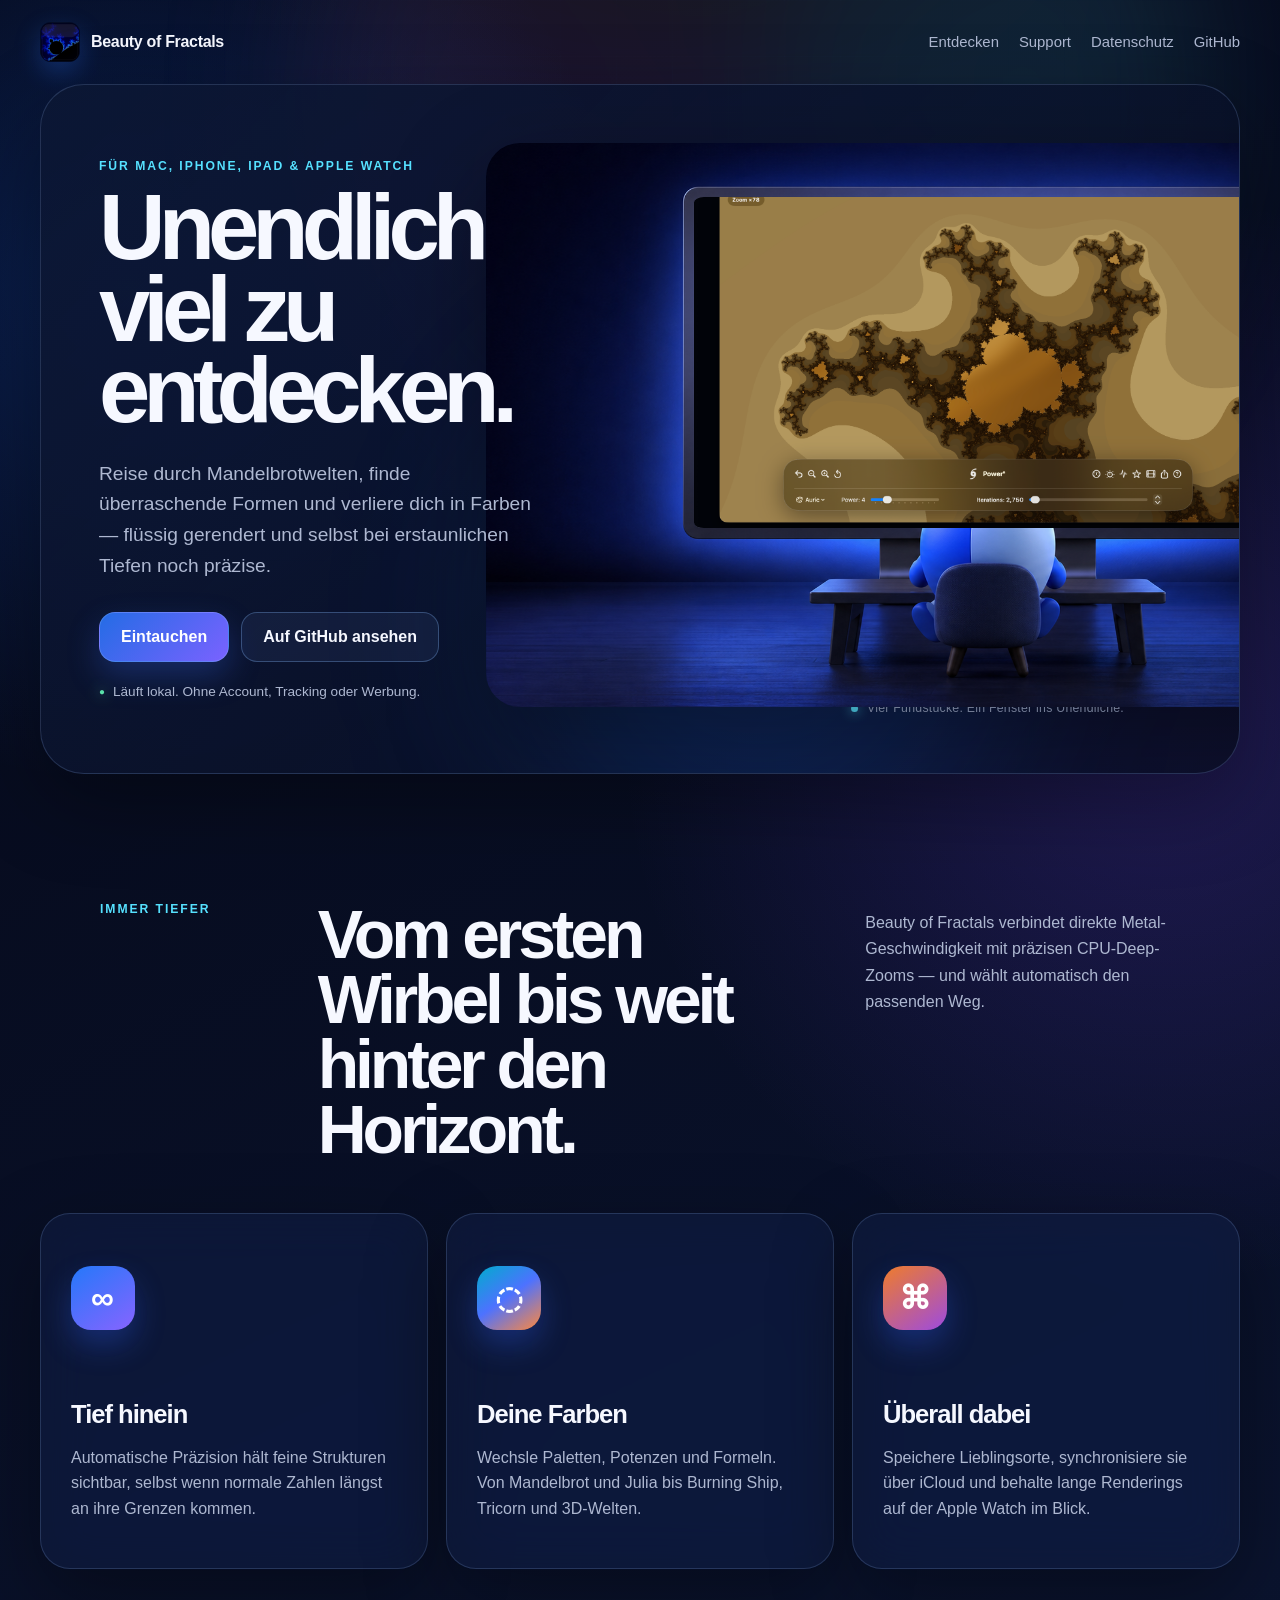
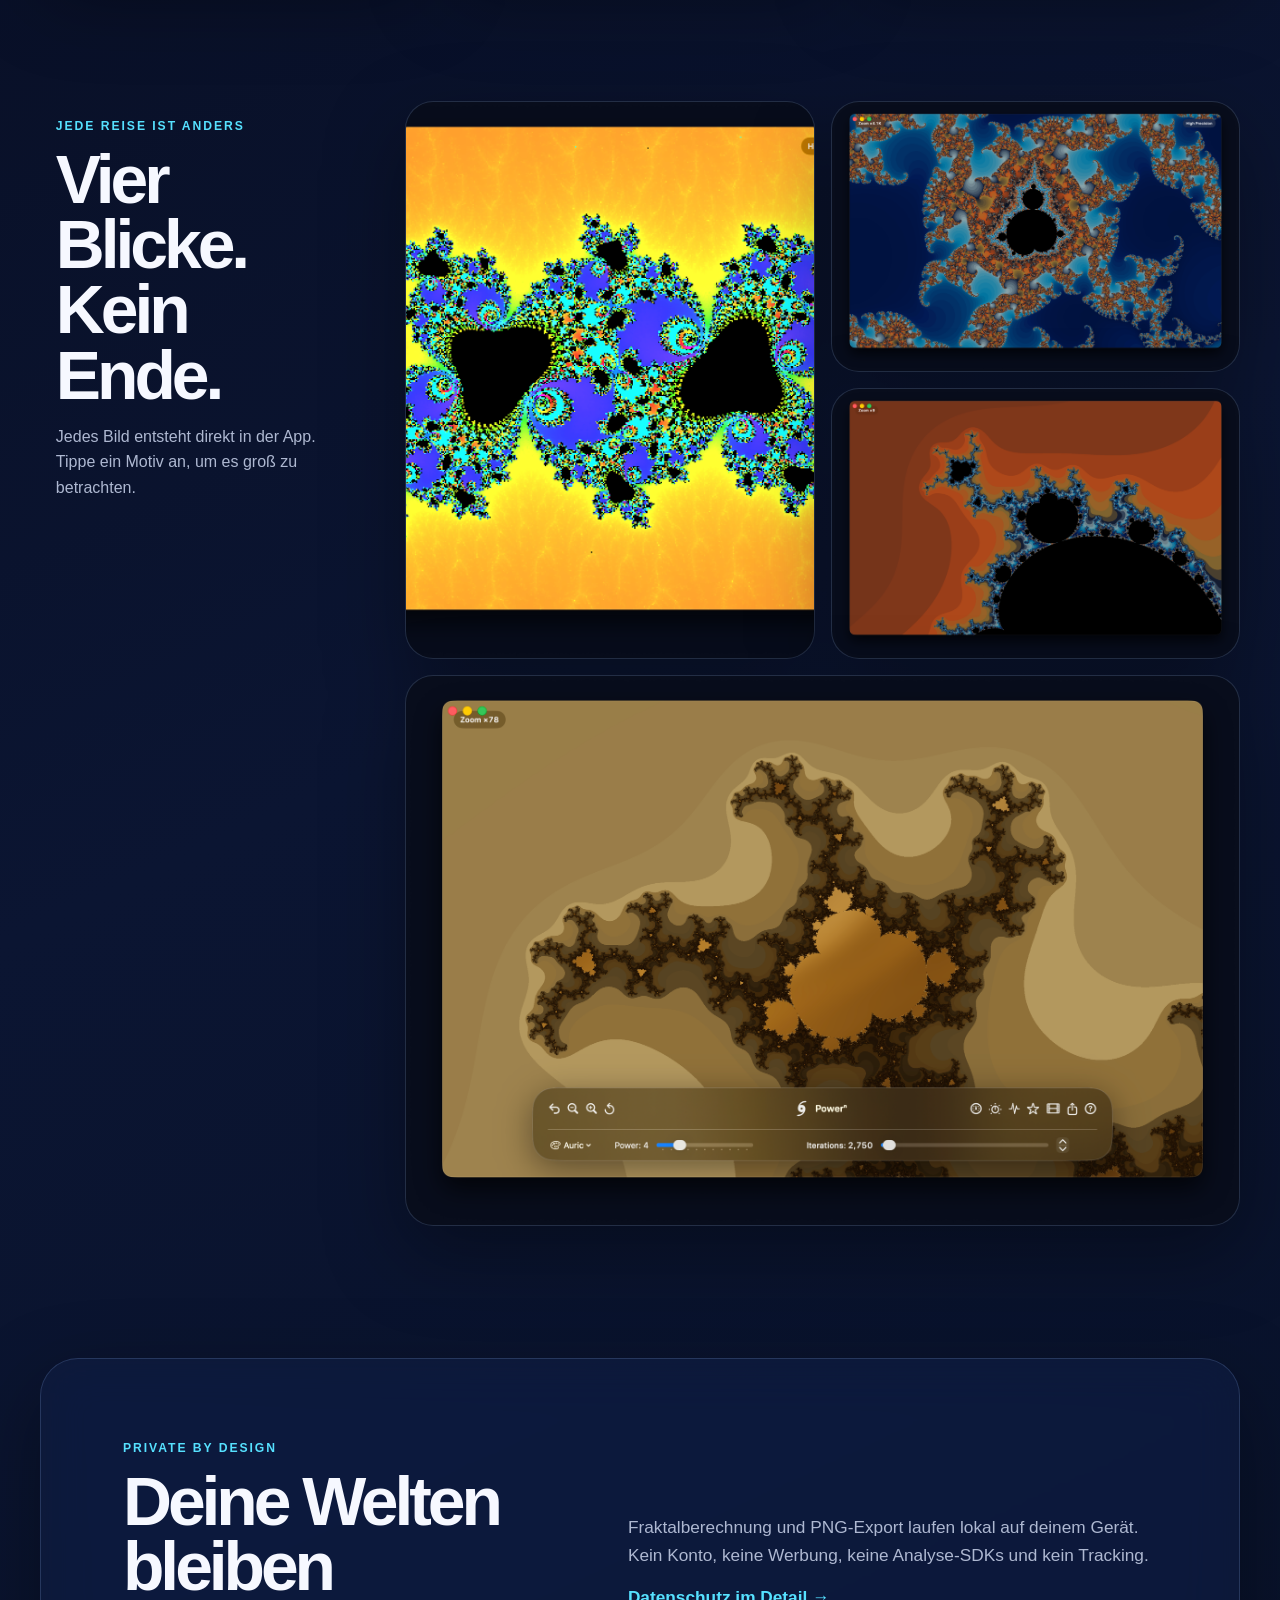
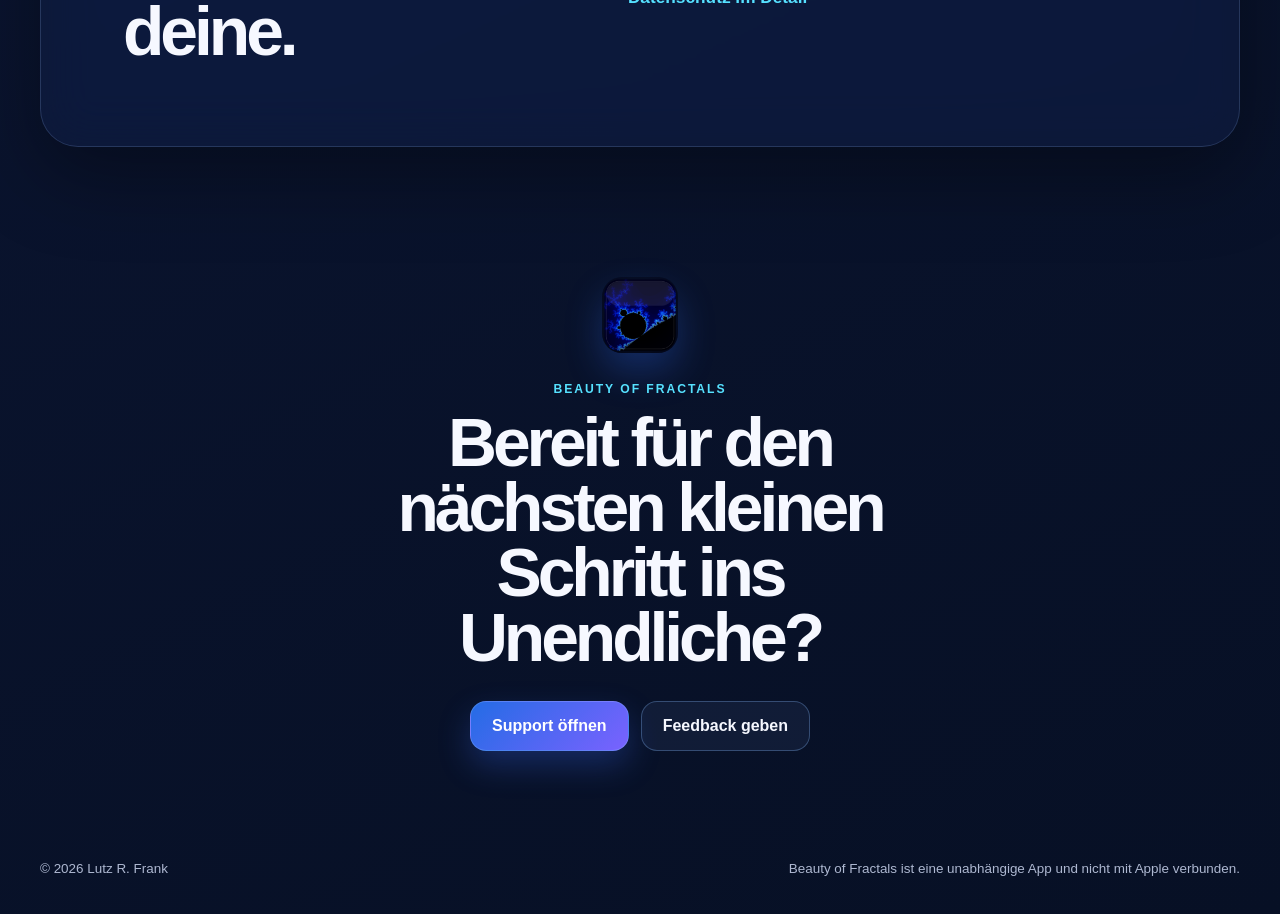
==== docs/index.html @ 9ebb8d33 "Add Beauty of Fractals GitHub Pages site" ====
<!doctype html>
<html lang="de">
<head>
  <meta charset="utf-8">
  <meta name="viewport" content="width=device-width, initial-scale=1">
  <meta name="description" content="Beauty of Fractals — entdecke Mandelbrotwelten, präzise Deep Zooms und überraschende Farben auf Mac, iPhone, iPad und Apple Watch.">
  <meta name="theme-color" content="#071128">
  <meta property="og:title" content="Beauty of Fractals — Unendlich viel zu entdecken.">
  <meta property="og:description" content="Ein schneller, privater Fraktal-Explorer für deine Apple-Geräte.">
  <meta property="og:url" content="https://lutzrfrank.github.io/BeautyOfFractals/">
  <meta property="og:image" content="https://lutzrfrank.github.io/BeautyOfFractals/assets/lil-finder-guy-monitor.png">
  <meta property="og:type" content="website">
  <title>Beauty of Fractals — Unendlich viel zu entdecken</title>
  <link rel="canonical" href="https://lutzrfrank.github.io/BeautyOfFractals/">
  <link rel="icon" href="assets/icon.png">
  <link rel="stylesheet" href="styles.css">
  <script src="script.js" defer></script>
</head>
<body>
  <div class="aurora" aria-hidden="true"></div>
  <div class="shell">
    <nav aria-label="Hauptnavigation">
      <a class="brand" href="index.html">
        <img src="assets/icon.png" alt="">
        <span>Beauty of Fractals</span>
      </a>
      <div class="nav-links">
        <a href="#entdecken">Entdecken</a>
        <a href="support.html">Support</a>
        <a href="privacy.html">Datenschutz</a>
        <a href="https://github.com/LutzRFrank/BeautyOfFractals">GitHub</a>
      </div>
    </nav>

    <main>
      <section class="hero">
        <div class="hero-copy">
          <p class="eyebrow">Für Mac, iPhone, iPad &amp; Apple Watch</p>
          <h1>Unendlich viel zu entdecken.</h1>
          <p class="lead">
            Reise durch Mandelbrotwelten, finde überraschende Formen und verliere dich
            in Farben — flüssig gerendert und selbst bei erstaunlichen Tiefen noch präzise.
          </p>
          <div class="actions">
            <a class="button" href="#entdecken">Eintauchen</a>
            <a class="button secondary" href="https://github.com/LutzRFrank/BeautyOfFractals">Auf GitHub ansehen</a>
          </div>
          <p class="local-note"><span aria-hidden="true">●</span> Läuft lokal. Ohne Account, Tracking oder Werbung.</p>
        </div>

        <figure class="hero-art">
          <div class="scene">
            <img
              class="scene-base"
              src="assets/lil-finder-guy-monitor.png"
              alt="Lil’ Finder Guy sitzt vor einem großen Bildschirm und bestaunt farbenreiche Fraktale."
            >
            <div class="monitor-slideshow" aria-hidden="true">
              <img class="fractal is-active" src="assets/fractal-auric.png" alt="">
              <img class="fractal" src="assets/fractal-deep-zoom.png" alt="">
              <img class="fractal" src="assets/fractal-copper-blue.png" alt="">
              <img class="fractal" src="assets/fractal-ocean.png" alt="">
            </div>
          </div>
          <figcaption>
            <span class="live-dot" aria-hidden="true"></span>
            Vier Fundstücke. Ein Fenster ins Unendliche.
          </figcaption>
        </figure>
      </section>

      <section class="intro" id="entdecken">
        <p class="eyebrow">Immer tiefer</p>
        <h2>Vom ersten Wirbel bis weit hinter den Horizont.</h2>
        <p>Beauty of Fractals verbindet direkte Metal-Geschwindigkeit mit präzisen CPU-Deep-Zooms — und wählt automatisch den passenden Weg.</p>
      </section>

      <section class="feature-grid" aria-label="Highlights">
        <article class="feature glass">
          <span class="feature-mark" aria-hidden="true">∞</span>
          <h3>Tief hinein</h3>
          <p>Automatische Präzision hält feine Strukturen sichtbar, selbst wenn normale Zahlen längst an ihre Grenzen kommen.</p>
        </article>
        <article class="feature glass">
          <span class="feature-mark spectrum" aria-hidden="true">◌</span>
          <h3>Deine Farben</h3>
          <p>Wechsle Paletten, Potenzen und Formeln. Von Mandelbrot und Julia bis Burning Ship, Tricorn und 3D-Welten.</p>
        </article>
        <article class="feature glass">
          <span class="feature-mark warm" aria-hidden="true">⌘</span>
          <h3>Überall dabei</h3>
          <p>Speichere Lieblingsorte, synchronisiere sie über iCloud und behalte lange Renderings auf der Apple Watch im Blick.</p>
        </article>
      </section>

      <section class="gallery" aria-label="Fraktalgalerie">
        <div class="gallery-copy">
          <p class="eyebrow">Jede Reise ist anders</p>
          <h2>Vier Blicke.<br>Kein Ende.</h2>
          <p>Jedes Bild entsteht direkt in der App. Tippe ein Motiv an, um es groß zu betrachten.</p>
        </div>
        <div class="gallery-grid">
          <button class="gallery-item tall" type="button" data-image="assets/fractal-deep-zoom.png" aria-label="Gelb-blaues Deep-Zoom-Fraktal vergrößern">
            <img src="assets/fractal-deep-zoom.png" alt="Gelb-blaues Deep-Zoom-Fraktal">
          </button>
          <button class="gallery-item" type="button" data-image="assets/fractal-ocean.png" aria-label="Blau-oranges Fraktal vergrößern">
            <img src="assets/fractal-ocean.png" alt="Blau-oranges Fraktal">
          </button>
          <button class="gallery-item" type="button" data-image="assets/fractal-copper-blue.png" aria-label="Kupfer-blaues Fraktal vergrößern">
            <img src="assets/fractal-copper-blue.png" alt="Kupfer-blaues Fraktal">
          </button>
          <button class="gallery-item wide" type="button" data-image="assets/fractal-auric.png" aria-label="Goldenes Fraktal vergrößern">
            <img src="assets/fractal-auric.png" alt="Goldenes Fraktal">
          </button>
        </div>
      </section>

      <section class="privacy glass">
        <div>
          <p class="eyebrow">Private by design</p>
          <h2>Deine Welten bleiben deine.</h2>
        </div>
        <div class="privacy-copy">
          <p>Fraktalberechnung und PNG-Export laufen lokal auf deinem Gerät. Kein Konto, keine Werbung, keine Analyse-SDKs und kein Tracking.</p>
          <a href="privacy.html">Datenschutz im Detail →</a>
        </div>
      </section>

      <section class="closing">
        <img src="assets/icon.png" alt="" class="closing-icon">
        <p class="eyebrow">Beauty of Fractals</p>
        <h2>Bereit für den nächsten kleinen Schritt ins Unendliche?</h2>
        <div class="actions centered">
          <a class="button" href="support.html">Support öffnen</a>
          <a class="button secondary" href="https://github.com/LutzRFrank/BeautyOfFractals/issues/new">Feedback geben</a>
        </div>
      </section>
    </main>

    <footer>
      <span>© 2026 Lutz R. Frank</span>
      <span>Beauty of Fractals ist eine unabhängige App und nicht mit Apple verbunden.</span>
    </footer>
  </div>

  <dialog class="lightbox" aria-label="Fraktal in Großansicht">
    <button class="lightbox-close" type="button" aria-label="Großansicht schließen">×</button>
    <img src="" alt="">
  </dialog>
</body>
</html>
---- docs/styles.css ----
:root {
  color-scheme: dark;
  --background: #050817;
  --background-deep: #0b1532;
  --text: #f6f8ff;
  --muted: #aeb8d1;
  --blue: #64a3ff;
  --cyan: #56e1ff;
  --violet: #9175ff;
  --glass: rgba(18, 30, 64, 0.58);
  --glass-border: rgba(153, 193, 255, 0.18);
  --shadow: 0 28px 80px rgba(0, 0, 0, 0.34);
}

* {
  box-sizing: border-box;
}

html {
  scroll-behavior: smooth;
}

body {
  margin: 0;
  min-height: 100vh;
  overflow-x: hidden;
  font-family: -apple-system, BlinkMacSystemFont, "SF Pro Display", "Segoe UI", sans-serif;
  color: var(--text);
  background:
    radial-gradient(circle at 10% 7%, rgba(25, 105, 255, 0.23), transparent 31rem),
    radial-gradient(circle at 91% 18%, rgba(124, 68, 255, 0.2), transparent 34rem),
    linear-gradient(155deg, var(--background), var(--background-deep) 54%, #071025);
}

body::before {
  position: fixed;
  inset: 0;
  z-index: -2;
  content: "";
  opacity: 0.22;
  background-image:
    linear-gradient(rgba(127, 177, 255, 0.08) 1px, transparent 1px),
    linear-gradient(90deg, rgba(127, 177, 255, 0.06) 1px, transparent 1px);
  background-size: 56px 56px;
  mask-image: radial-gradient(circle at 50% 15%, black, transparent 76%);
}

.aurora {
  position: fixed;
  top: -28vw;
  left: 24%;
  z-index: -1;
  width: 70vw;
  height: 70vw;
  border-radius: 50%;
  background: conic-gradient(from 90deg, rgba(73, 224, 255, 0.12), rgba(142, 75, 255, 0.16), rgba(255, 159, 60, 0.08), rgba(73, 224, 255, 0.12));
  filter: blur(75px);
  animation: aurora-drift 18s ease-in-out infinite alternate;
  pointer-events: none;
}

a {
  color: inherit;
}

button {
  font: inherit;
}

.shell {
  width: min(1200px, calc(100% - 32px));
  margin: 0 auto;
}

nav {
  display: flex;
  align-items: center;
  justify-content: space-between;
  padding: 22px 0;
}

.brand {
  display: flex;
  align-items: center;
  gap: 11px;
  font-weight: 760;
  letter-spacing: -0.02em;
  text-decoration: none;
}

.brand img {
  width: 40px;
  height: 40px;
  border-radius: 11px;
  box-shadow: 0 10px 26px rgba(48, 118, 255, 0.28);
}

.nav-links {
  display: flex;
  gap: 20px;
  font-size: 0.93rem;
}

.nav-links a {
  color: var(--muted);
  text-decoration: none;
}

.nav-links a:hover,
.nav-links a:focus-visible {
  color: var(--text);
}

.hero {
  position: relative;
  display: grid;
  grid-template-columns: 0.82fr 1.18fr;
  align-items: center;
  min-height: 690px;
  border: 1px solid var(--glass-border);
  border-radius: 44px;
  background: linear-gradient(135deg, rgba(12, 23, 52, 0.9), rgba(9, 14, 36, 0.74));
  box-shadow: var(--shadow);
  overflow: hidden;
}

.hero::after {
  position: absolute;
  right: 19%;
  bottom: -14%;
  width: 42%;
  aspect-ratio: 1;
  border-radius: 50%;
  background: rgba(33, 116, 255, 0.2);
  filter: blur(90px);
  content: "";
}

.hero-copy {
  position: relative;
  z-index: 3;
  padding: 58px 0 58px 58px;
}

.eyebrow {
  margin: 0 0 14px;
  color: var(--cyan);
  font-size: 0.76rem;
  font-weight: 780;
  letter-spacing: 0.16em;
  text-transform: uppercase;
}

h1 {
  max-width: 9ch;
  margin: 0;
  font-size: clamp(3.6rem, 7.2vw, 7rem);
  line-height: 0.88;
  letter-spacing: -0.075em;
}

h2 {
  margin: 0;
  font-size: clamp(2.35rem, 5.3vw, 4.9rem);
  line-height: 0.96;
  letter-spacing: -0.06em;
}

.lead {
  max-width: 35rem;
  margin: 28px 0 0;
  color: var(--muted);
  font-size: clamp(1.04rem, 1.8vw, 1.2rem);
  line-height: 1.6;
}

.actions {
  display: flex;
  flex-wrap: wrap;
  gap: 12px;
  margin-top: 30px;
}

.button {
  display: inline-flex;
  align-items: center;
  justify-content: center;
  min-height: 50px;
  padding: 0 21px;
  border: 1px solid rgba(137, 190, 255, 0.3);
  border-radius: 16px;
  color: white;
  background: linear-gradient(135deg, #246ce5, #7a62ff);
  box-shadow: 0 14px 32px rgba(52, 99, 230, 0.3);
  font-weight: 710;
  text-decoration: none;
  transition: transform 180ms ease, box-shadow 180ms ease;
}

.button:hover,
.button:focus-visible {
  transform: translateY(-2px);
  box-shadow: 0 18px 38px rgba(52, 99, 230, 0.4);
}

.button.secondary {
  color: var(--text);
  background: rgba(126, 164, 242, 0.08);
  box-shadow: none;
}

.local-note {
  display: flex;
  align-items: center;
  gap: 8px;
  margin: 22px 0 0;
  color: var(--muted);
  font-size: 0.85rem;
}

.local-note span {
  color: #5ae1aa;
  font-size: 0.62rem;
  filter: drop-shadow(0 0 7px #5ae1aa);
}

.hero-art {
  position: relative;
  z-index: 2;
  width: 142%;
  margin: 0 0 0 -8%;
  transform: translateX(1%);
}

.scene {
  position: relative;
  width: 100%;
}

.scene-base {
  display: block;
  width: 100%;
  border-radius: 34px;
  filter: drop-shadow(0 34px 48px rgba(0, 0, 0, 0.35));
}

.monitor-slideshow {
  position: absolute;
  top: 9.67%;
  left: 20.75%;
  width: 58.55%;
  height: 58.55%;
  overflow: hidden;
  border-radius: 1.7%;
  background: #02040a;
}

.fractal {
  position: absolute;
  inset: 0;
  width: 100%;
  height: 100%;
  object-fit: cover;
  opacity: 0;
  transform: scale(1.025);
  transition: opacity 1.6s ease, transform 7s ease;
}

.fractal.is-active {
  opacity: 1;
  transform: scale(1);
}

.hero-art figcaption {
  display: flex;
  justify-content: center;
  align-items: center;
  gap: 9px;
  margin: -6px 0 0;
  color: #9ba8c9;
  font-size: 0.77rem;
  letter-spacing: 0.02em;
}

.live-dot {
  width: 7px;
  height: 7px;
  border-radius: 50%;
  background: var(--cyan);
  box-shadow: 0 0 12px var(--cyan);
  animation: pulse 2.2s ease-in-out infinite;
}

.intro {
  display: grid;
  grid-template-columns: 0.35fr 1fr 0.62fr;
  gap: 40px;
  align-items: start;
  padding: 128px 5% 50px;
}

.intro h2 {
  max-width: 13ch;
}

.intro > p:last-child {
  margin: 8px 0 0;
  color: var(--muted);
  line-height: 1.65;
}

.glass {
  border: 1px solid var(--glass-border);
  background: var(--glass);
  box-shadow: var(--shadow);
  -webkit-backdrop-filter: blur(25px) saturate(140%);
  backdrop-filter: blur(25px) saturate(140%);
}

.feature-grid {
  display: grid;
  grid-template-columns: repeat(3, 1fr);
  gap: 18px;
}

.feature {
  min-height: 340px;
  padding: 30px;
  border-radius: 30px;
  transition: transform 220ms ease, border-color 220ms ease;
}

.feature:hover {
  transform: translateY(-5px);
  border-color: rgba(111, 211, 255, 0.38);
}

.feature-mark {
  display: grid;
  width: 64px;
  height: 64px;
  place-items: center;
  margin: 22px 0 70px;
  border-radius: 20px;
  color: white;
  background: linear-gradient(145deg, #2478fa, #8764ff);
  box-shadow: 0 15px 30px rgba(48, 89, 232, 0.32);
  font-size: 2rem;
  font-weight: 650;
}

.feature-mark.spectrum {
  background: linear-gradient(145deg, #00accd, #4d72ff 48%, #ff883d);
}

.feature-mark.warm {
  background: linear-gradient(145deg, #ef7c2b, #9d4bdf);
}

.feature h3 {
  margin: 0 0 12px;
  font-size: 1.6rem;
  letter-spacing: -0.04em;
}

.feature p,
.privacy-copy p,
.document p,
.document li {
  color: var(--muted);
  line-height: 1.62;
}

.gallery {
  display: grid;
  grid-template-columns: 0.38fr 1fr;
  gap: 48px;
  padding: 132px 0;
}

.gallery-copy {
  position: sticky;
  top: 32px;
  align-self: start;
  padding: 18px 0 0 5%;
}

.gallery-copy h2 {
  max-width: 8ch;
}

.gallery-copy > p:last-child {
  max-width: 24rem;
  color: var(--muted);
  line-height: 1.6;
}

.gallery-grid {
  display: grid;
  grid-template-columns: repeat(2, 1fr);
  gap: 16px;
}

.gallery-item {
  min-height: 260px;
  padding: 0;
  overflow: hidden;
  border: 1px solid var(--glass-border);
  border-radius: 28px;
  background: #080d1c;
  box-shadow: var(--shadow);
  cursor: zoom-in;
}

.gallery-item.tall {
  grid-row: span 2;
}

.gallery-item.wide {
  grid-column: 1 / -1;
  min-height: 310px;
}

.gallery-item img {
  display: block;
  width: 100%;
  height: 100%;
  min-height: inherit;
  object-fit: cover;
  transition: transform 600ms cubic-bezier(.2, .72, .2, 1), filter 300ms ease;
}

.gallery-item:hover img,
.gallery-item:focus-visible img {
  transform: scale(1.035);
  filter: saturate(1.12);
}

.privacy {
  display: grid;
  grid-template-columns: 0.9fr 1.1fr;
  gap: 72px;
  align-items: center;
  padding: clamp(38px, 7vw, 82px);
  border-radius: 38px;
}

.privacy h2 {
  max-width: 10ch;
}

.privacy-copy {
  font-size: 1.08rem;
}

.privacy-copy a,
.document a {
  color: var(--cyan);
  font-weight: 720;
  text-decoration: none;
}

.closing {
  padding: 130px 20px 110px;
  text-align: center;
}

.closing-icon {
  width: 76px;
  height: 76px;
  margin-bottom: 25px;
  border-radius: 20px;
  box-shadow: 0 18px 36px rgba(48, 109, 245, 0.28);
}

.closing h2 {
  max-width: 15ch;
  margin: 0 auto;
}

.centered {
  justify-content: center;
}

.document {
  max-width: 860px;
  margin: 26px auto 90px;
  padding: clamp(30px, 6vw, 64px);
  border-radius: 38px;
}

.document h1 {
  max-width: none;
  font-size: clamp(2.8rem, 7vw, 5rem);
  line-height: 0.95;
}

.document h2 {
  margin-top: 42px;
  font-size: 1.55rem;
  letter-spacing: -0.035em;
}

.document strong {
  color: var(--text);
}

.language-divider {
  height: 1px;
  margin: 54px 0;
  background: rgba(134, 175, 255, 0.16);
}

footer {
  display: flex;
  justify-content: space-between;
  gap: 20px;
  padding: 0 0 38px;
  color: var(--muted);
  font-size: 0.84rem;
}

.lightbox {
  width: min(1100px, calc(100% - 32px));
  max-width: none;
  padding: 0;
  overflow: visible;
  border: 1px solid rgba(155, 199, 255, 0.28);
  border-radius: 30px;
  background: #050814;
  box-shadow: 0 40px 110px rgba(0, 0, 0, 0.72);
}

.lightbox::backdrop {
  background: rgba(2, 5, 14, 0.82);
  -webkit-backdrop-filter: blur(18px);
  backdrop-filter: blur(18px);
}

.lightbox img {
  display: block;
  width: 100%;
  border-radius: 29px;
}

.lightbox-close {
  position: absolute;
  top: -14px;
  right: -14px;
  z-index: 2;
  display: grid;
  width: 40px;
  height: 40px;
  padding: 0 0 3px;
  place-items: center;
  border: 1px solid rgba(180, 210, 255, 0.3);
  border-radius: 50%;
  color: white;
  background: rgba(14, 25, 52, 0.94);
  cursor: pointer;
  font-size: 1.6rem;
}

@keyframes pulse {
  50% {
    opacity: 0.4;
    transform: scale(0.75);
  }
}

@keyframes aurora-drift {
  to {
    transform: translate(8%, 6%) rotate(25deg);
  }
}

@media (max-width: 900px) {
  .hero {
    grid-template-columns: 1fr;
    padding-top: 52px;
  }

  .hero-copy {
    padding: 26px 8% 20px;
  }

  .hero-copy h1 {
    max-width: 10ch;
  }

  .hero-art {
    width: 112%;
    margin: 0 0 -1% -6%;
    transform: none;
  }

  .intro {
    grid-template-columns: 0.35fr 1fr;
  }

  .intro > p:last-child {
    grid-column: 2;
  }

  .gallery {
    grid-template-columns: 1fr;
  }

  .gallery-copy {
    position: static;
  }
}

@media (max-width: 700px) {
  .shell {
    width: min(100% - 20px, 1200px);
  }

  nav {
    align-items: flex-start;
    padding: 15px 4px;
  }

  .nav-links {
    justify-content: flex-end;
    flex-wrap: wrap;
    max-width: 56%;
    gap: 7px 14px;
    font-size: 0.81rem;
  }

  .nav-links a:first-child {
    display: none;
  }

  .brand span {
    display: none;
  }

  .hero {
    min-height: 0;
    border-radius: 30px;
  }

  .hero-copy {
    padding: 20px 24px 10px;
  }

  h1 {
    font-size: clamp(3.35rem, 17vw, 5rem);
  }

  .hero-art {
    width: 124%;
    margin-left: -12%;
  }

  .hero-art figcaption {
    display: none;
  }

  .intro {
    grid-template-columns: 1fr;
    gap: 10px;
    padding: 100px 18px 36px;
  }

  .intro > p:last-child {
    grid-column: auto;
  }

  .feature-grid,
  .privacy {
    grid-template-columns: 1fr;
  }

  .feature {
    min-height: 290px;
  }

  .feature-mark {
    margin-bottom: 48px;
  }

  .gallery {
    gap: 28px;
    padding: 100px 0;
  }

  .gallery-copy {
    padding-left: 18px;
  }

  .gallery-grid {
    grid-template-columns: 1fr;
  }

  .gallery-item.tall,
  .gallery-item.wide {
    grid-column: auto;
    grid-row: auto;
    min-height: 250px;
  }

  .privacy {
    gap: 28px;
    border-radius: 30px;
  }

  .closing {
    padding: 100px 10px 90px;
  }

  footer {
    flex-direction: column;
    text-align: center;
  }
}

@media (prefers-reduced-motion: reduce) {
  html {
    scroll-behavior: auto;
  }

  *,
  *::before,
  *::after {
    scroll-behavior: auto !important;
    animation-duration: 0.01ms !important;
    animation-iteration-count: 1 !important;
    transition-duration: 0.01ms !important;
  }
}
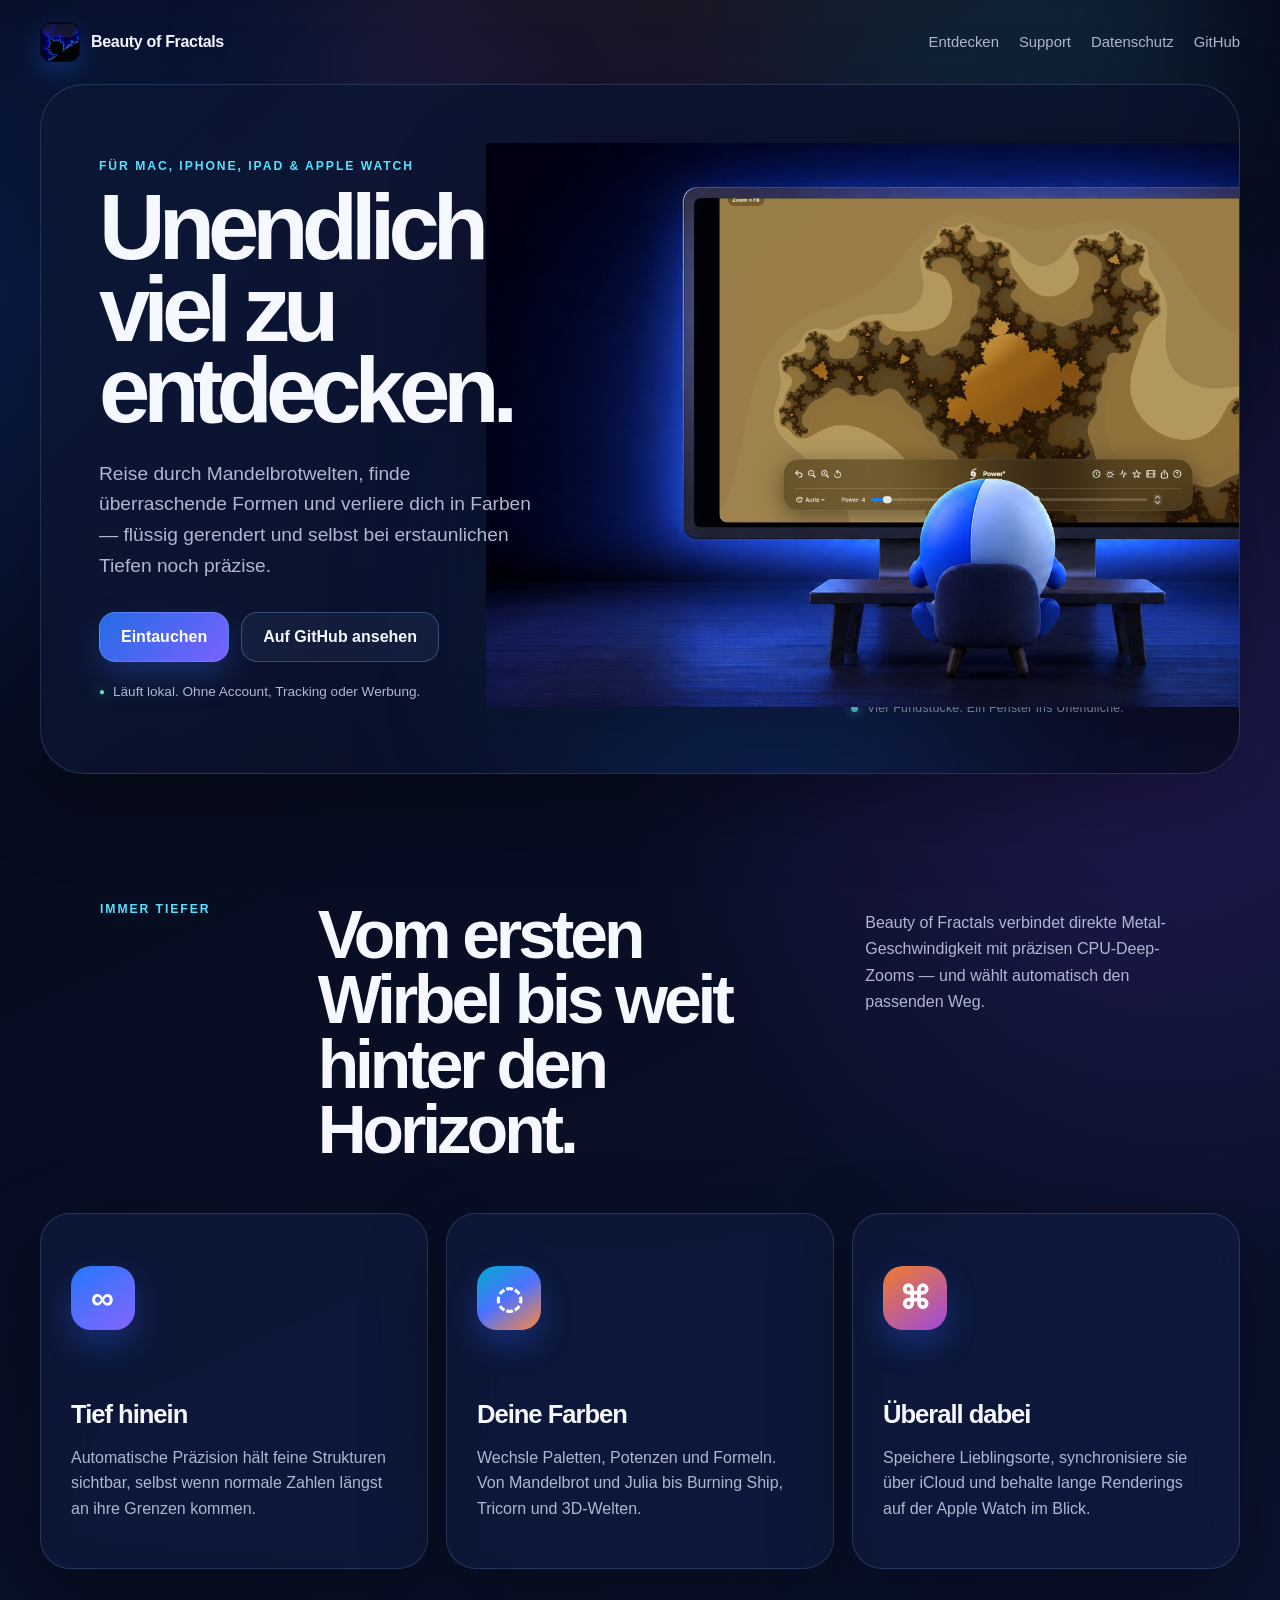
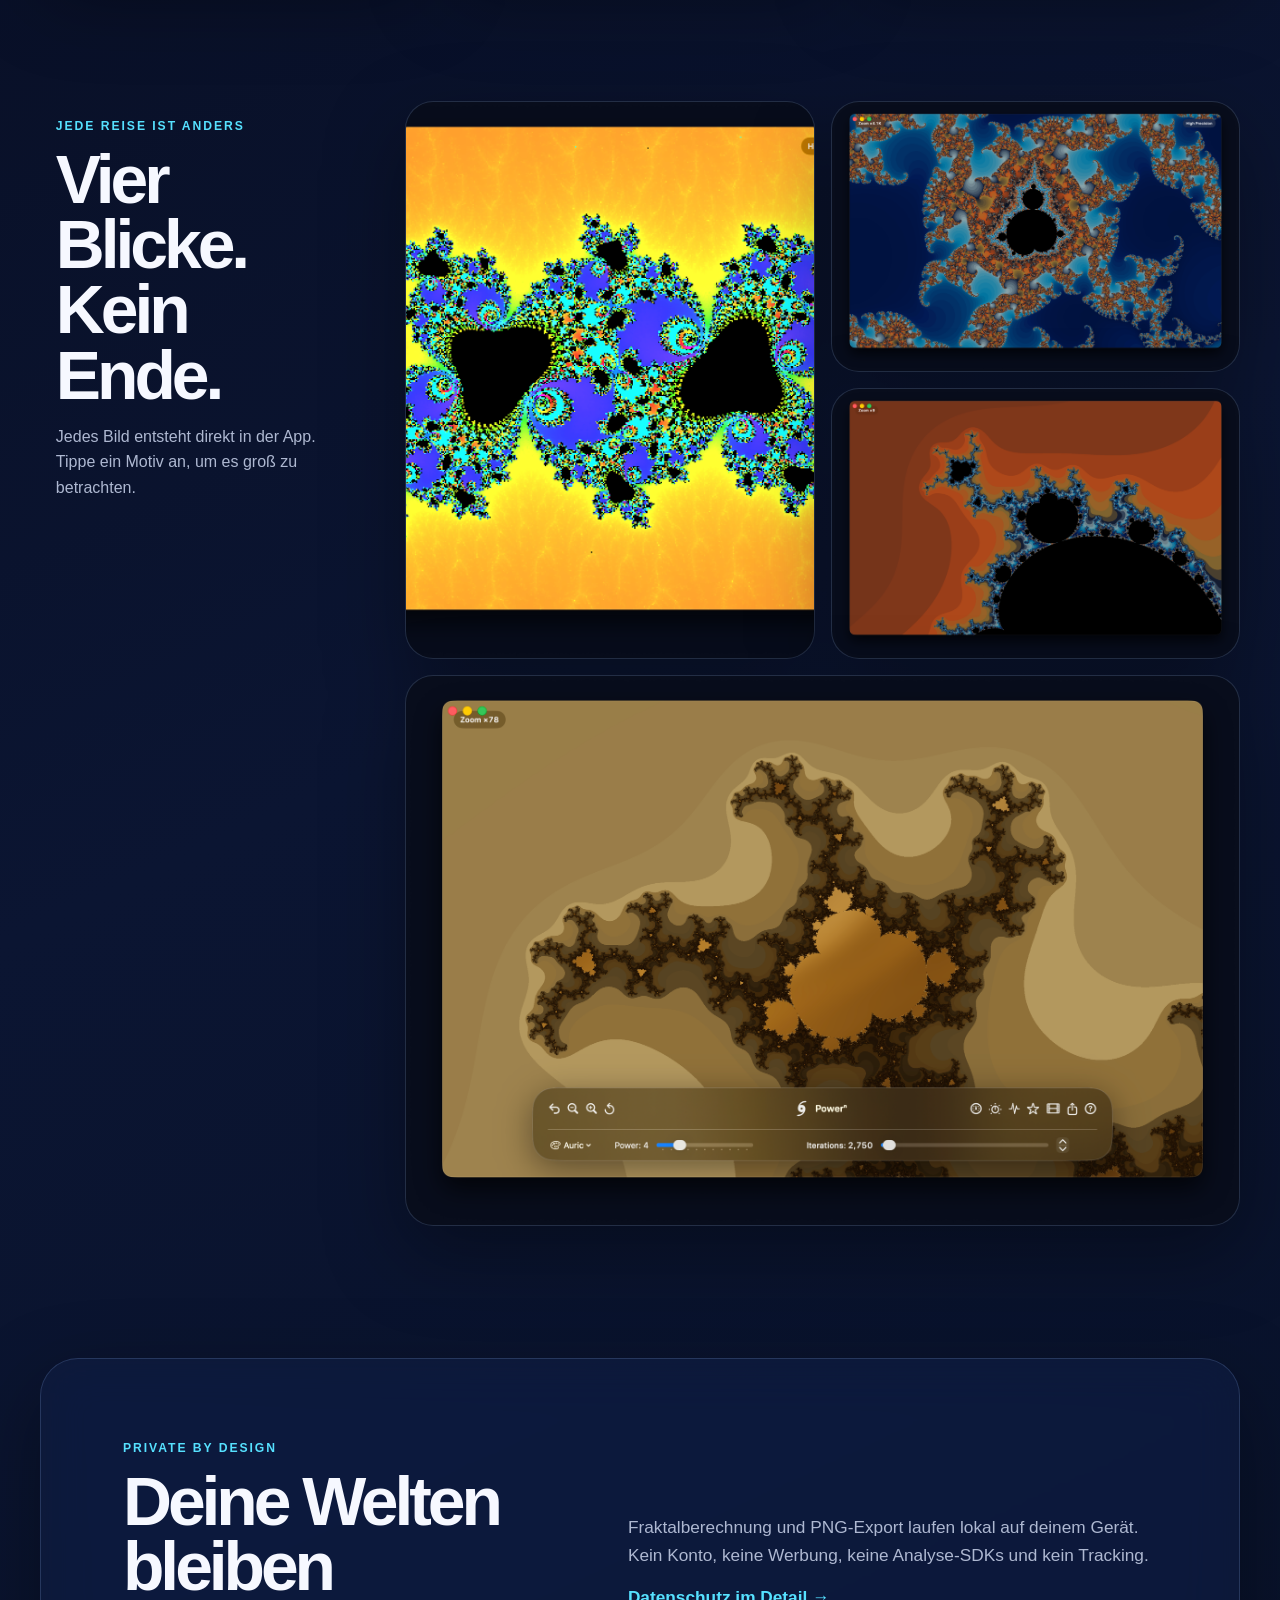
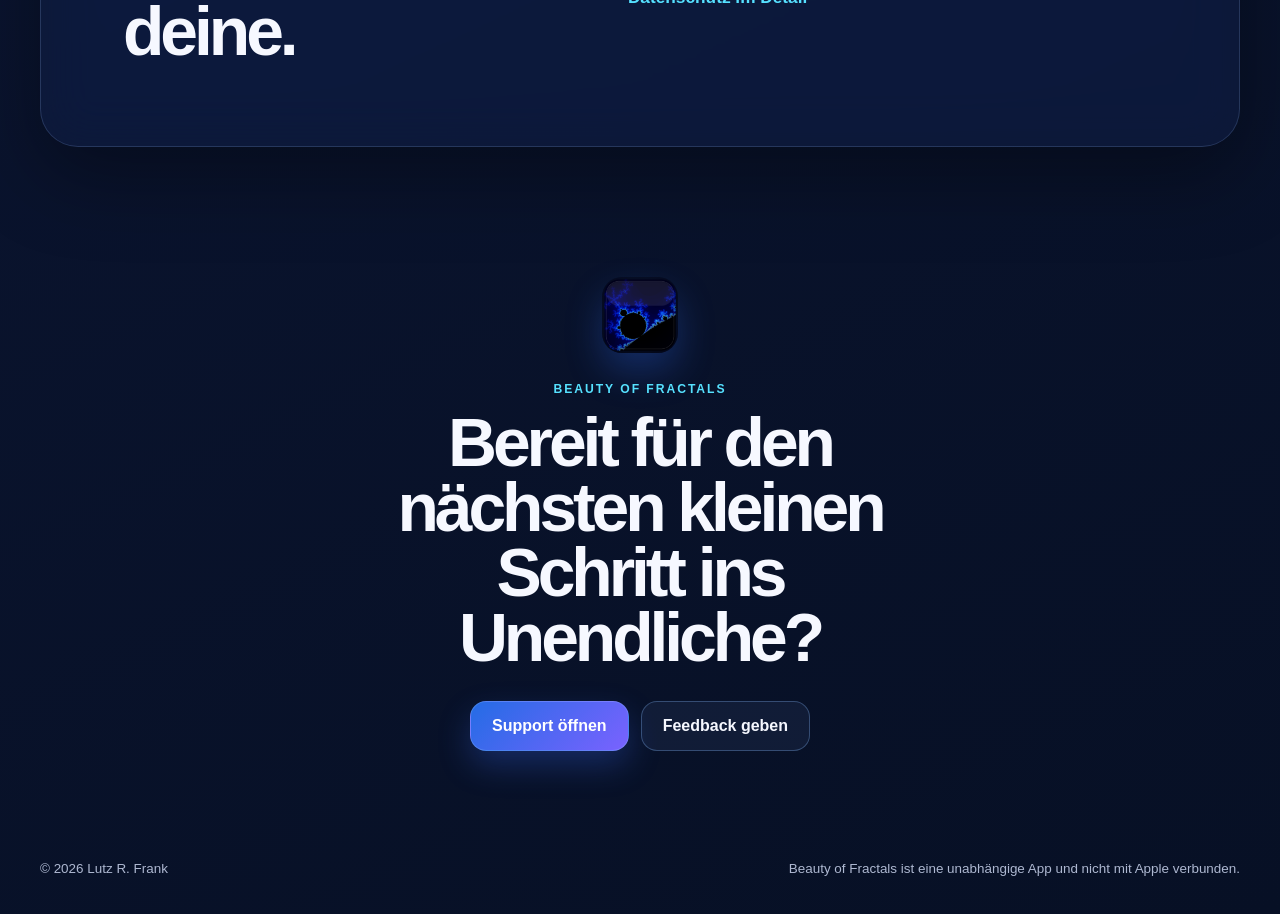
==== commit 021ab902: "Place Finder Guy above fractal display" ====
--- a/docs/index.html
+++ b/docs/index.html
@@ -61,6 +61,12 @@
               <img class="fractal" src="assets/fractal-copper-blue.png" alt="">
               <img class="fractal" src="assets/fractal-ocean.png" alt="">
             </div>
+            <img
+              class="scene-foreground"
+              src="assets/lil-finder-guy-monitor-foreground.png"
+              alt=""
+              aria-hidden="true"
+            >
           </div>
           <figcaption>
             <span class="live-dot" aria-hidden="true"></span>
--- a/docs/styles.css
+++ b/docs/styles.css
@@ -244,10 +244,20 @@
   filter: drop-shadow(0 34px 48px rgba(0, 0, 0, 0.35));
 }
 
+.scene-foreground {
+  position: absolute;
+  inset: 0;
+  z-index: 2;
+  display: block;
+  width: 100%;
+  pointer-events: none;
+}
+
 .monitor-slideshow {
   position: absolute;
   top: 9.67%;
   left: 20.75%;
+  z-index: 1;
   width: 58.55%;
   height: 58.55%;
   overflow: hidden;
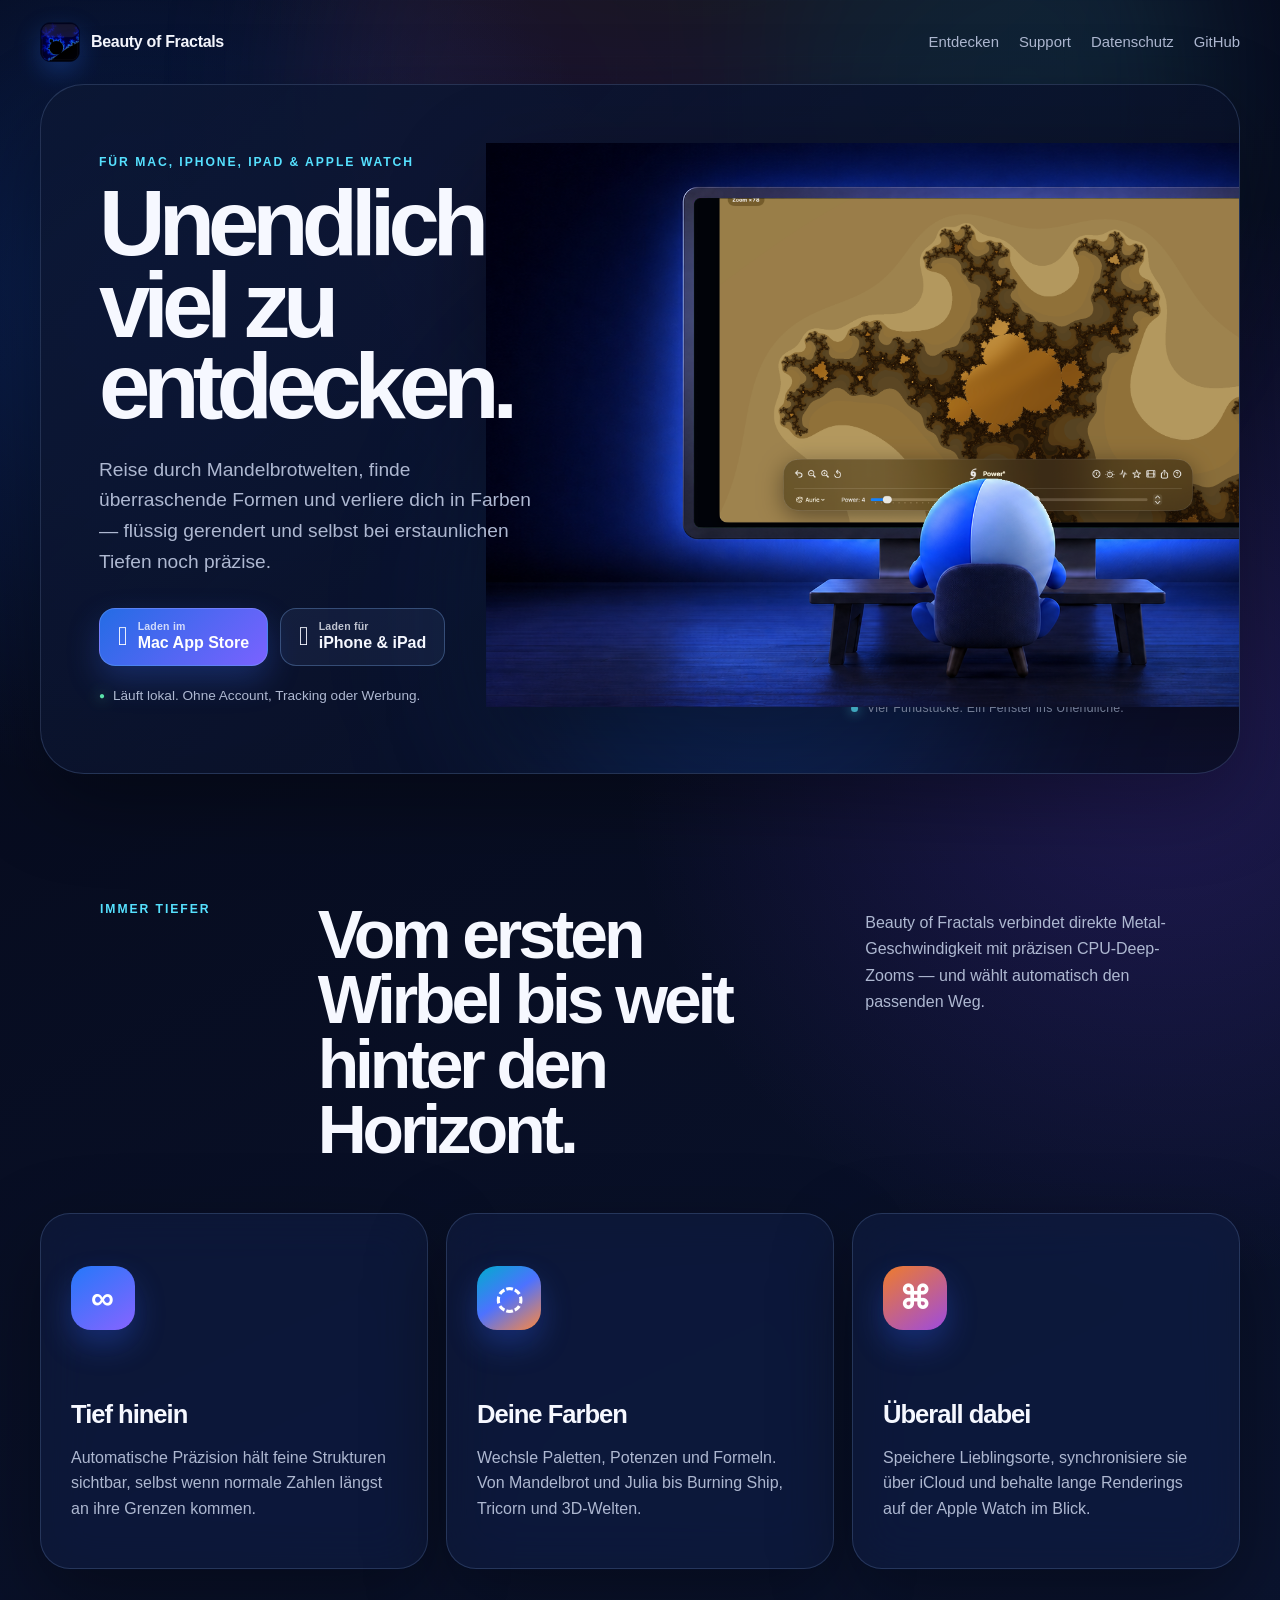
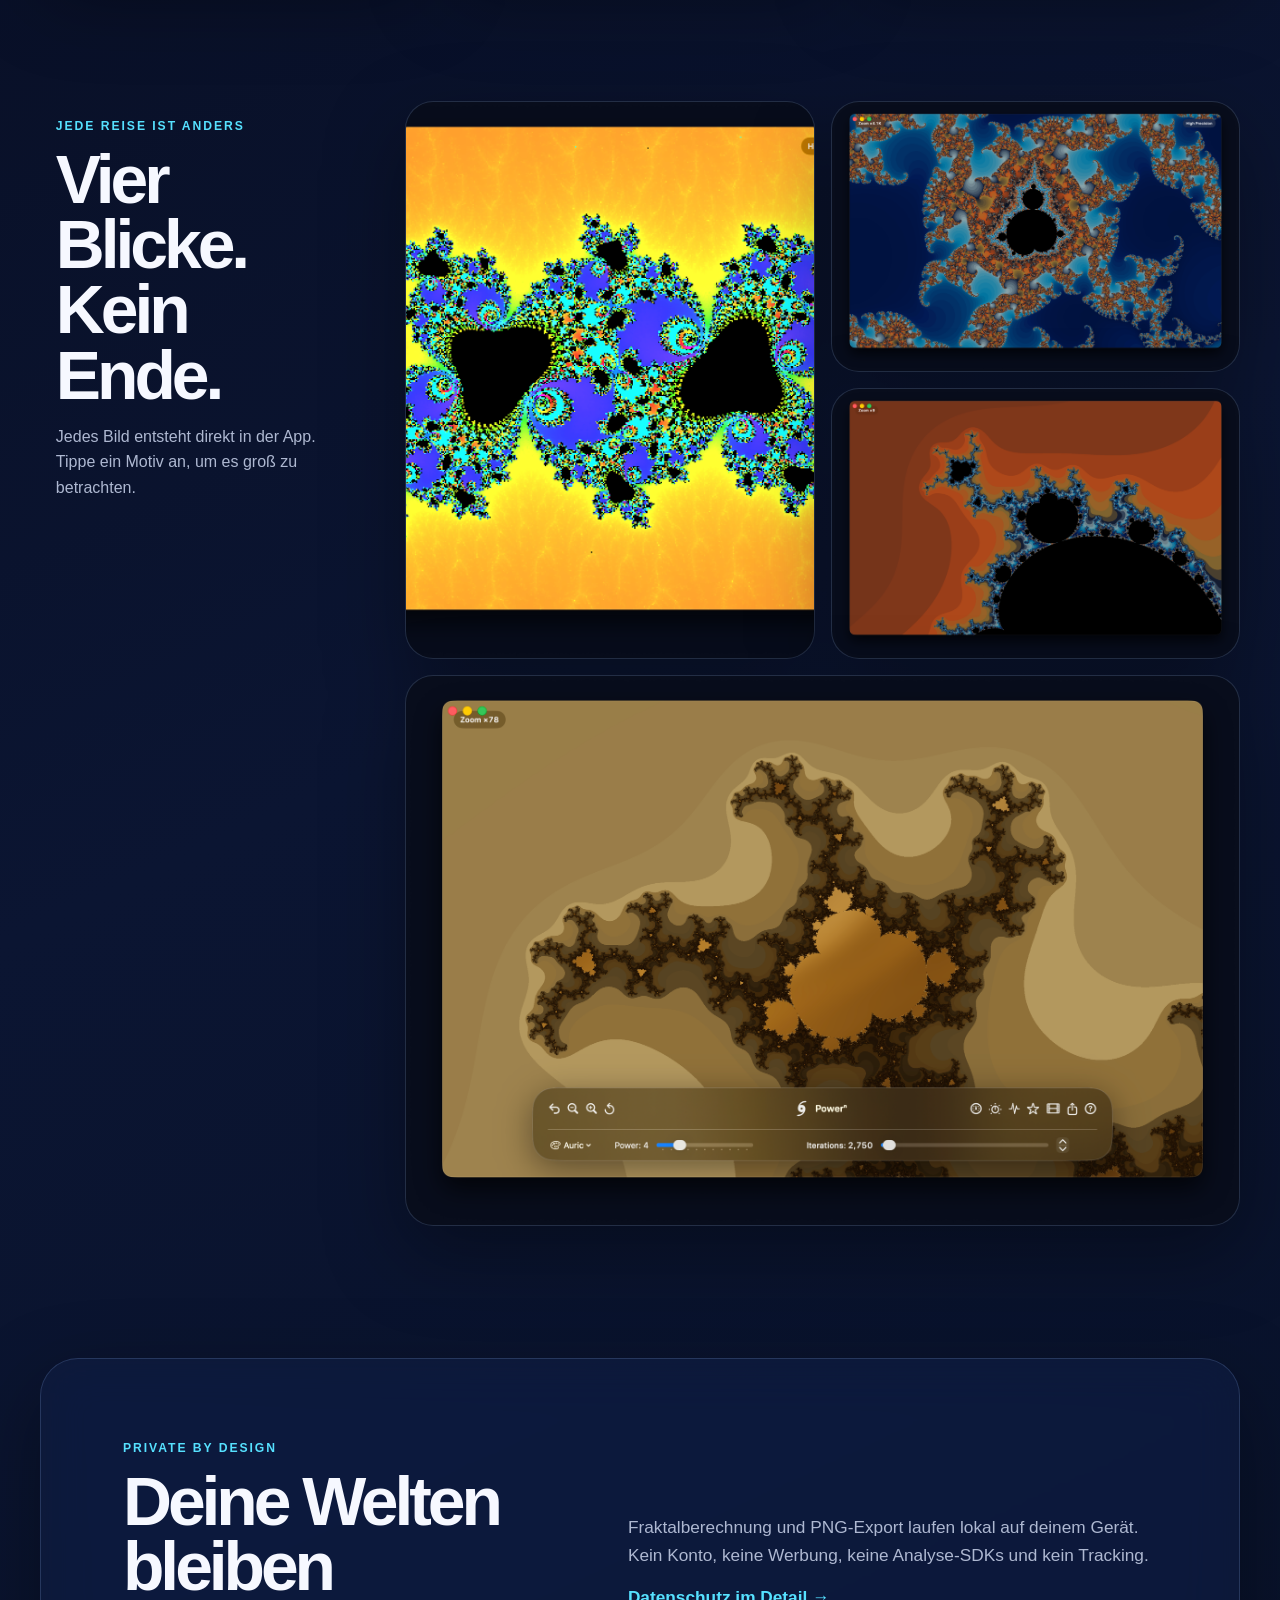
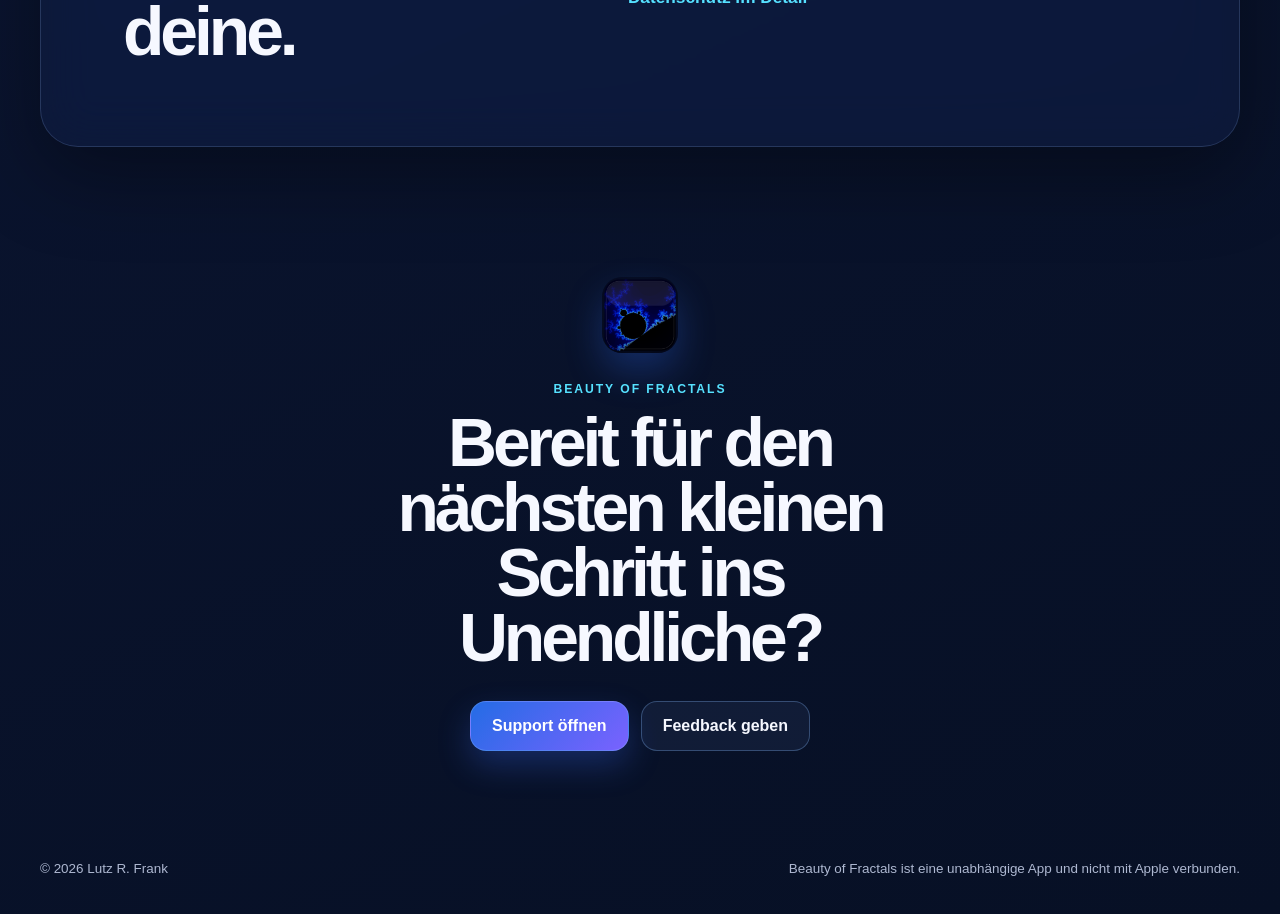
==== commit 7b3850fc: "Add Mac and iOS App Store links" ====
--- a/docs/index.html
+++ b/docs/index.html
@@ -42,8 +42,14 @@
             in Farben — flüssig gerendert und selbst bei erstaunlichen Tiefen noch präzise.
           </p>
           <div class="actions">
-            <a class="button" href="#entdecken">Eintauchen</a>
-            <a class="button secondary" href="https://github.com/LutzRFrank/BeautyOfFractals">Auf GitHub ansehen</a>
+            <a class="button store-button" href="https://apps.apple.com/de/app/beauty-of-fractals/id6779620073?mt=12" aria-label="Beauty of Fractals im Mac App Store laden">
+              <span class="store-symbol" aria-hidden="true"></span>
+              <span><small>Laden im</small>Mac App Store</span>
+            </a>
+            <a class="button secondary store-button" href="https://apps.apple.com/de/app/beautoffractals/id6780817703" aria-label="Beauty of Fractals für iPhone und iPad laden">
+              <span class="store-symbol" aria-hidden="true"></span>
+              <span><small>Laden für</small>iPhone &amp; iPad</span>
+            </a>
           </div>
           <p class="local-note"><span aria-hidden="true">●</span> Läuft lokal. Ohne Account, Tracking oder Werbung.</p>
         </div>
--- a/docs/styles.css
+++ b/docs/styles.css
@@ -207,6 +207,28 @@
   color: var(--text);
   background: rgba(126, 164, 242, 0.08);
   box-shadow: none;
+}
+
+.store-button {
+  gap: 10px;
+  min-height: 58px;
+  padding-inline: 18px;
+  text-align: left;
+  line-height: 1.05;
+}
+
+.store-button small {
+  display: block;
+  margin-bottom: 3px;
+  font-size: 0.66rem;
+  font-weight: 560;
+  letter-spacing: 0.02em;
+  opacity: 0.76;
+}
+
+.store-symbol {
+  font-size: 1.65rem;
+  line-height: 1;
 }
 
 .local-note {
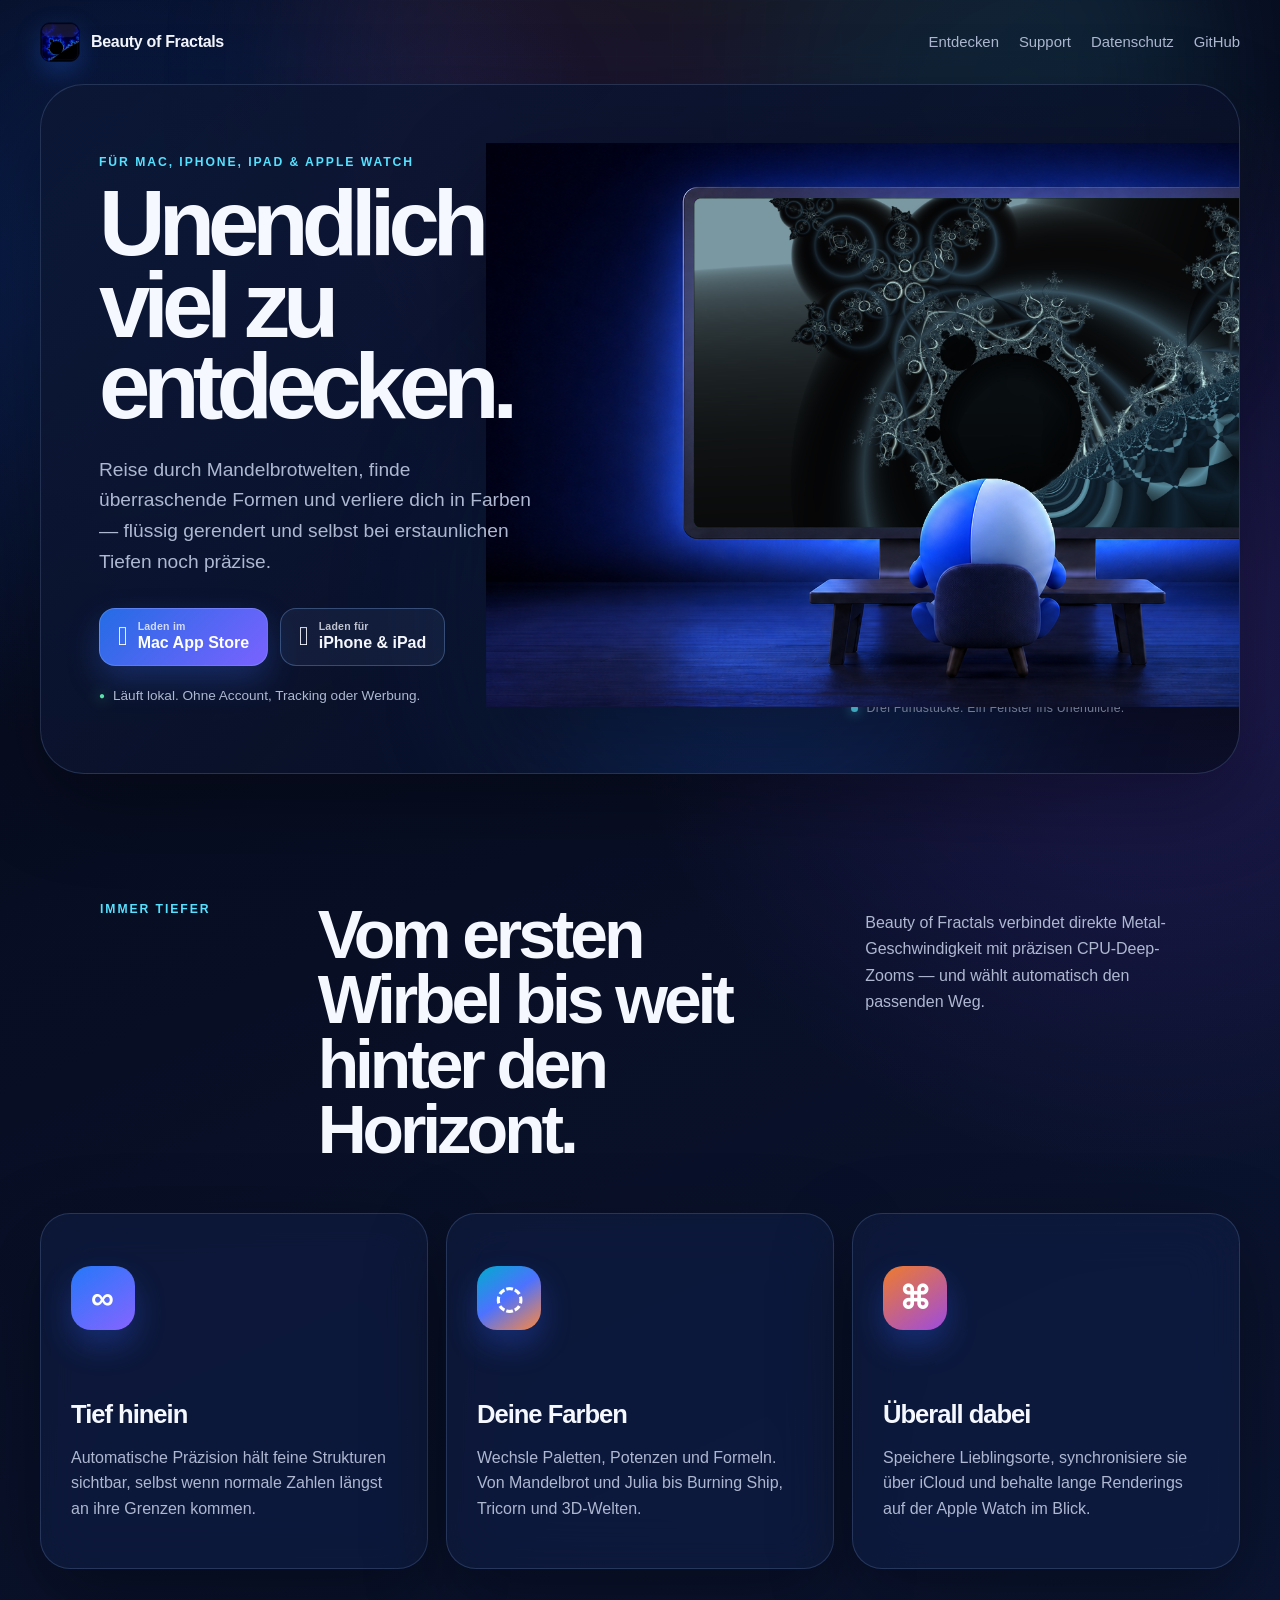
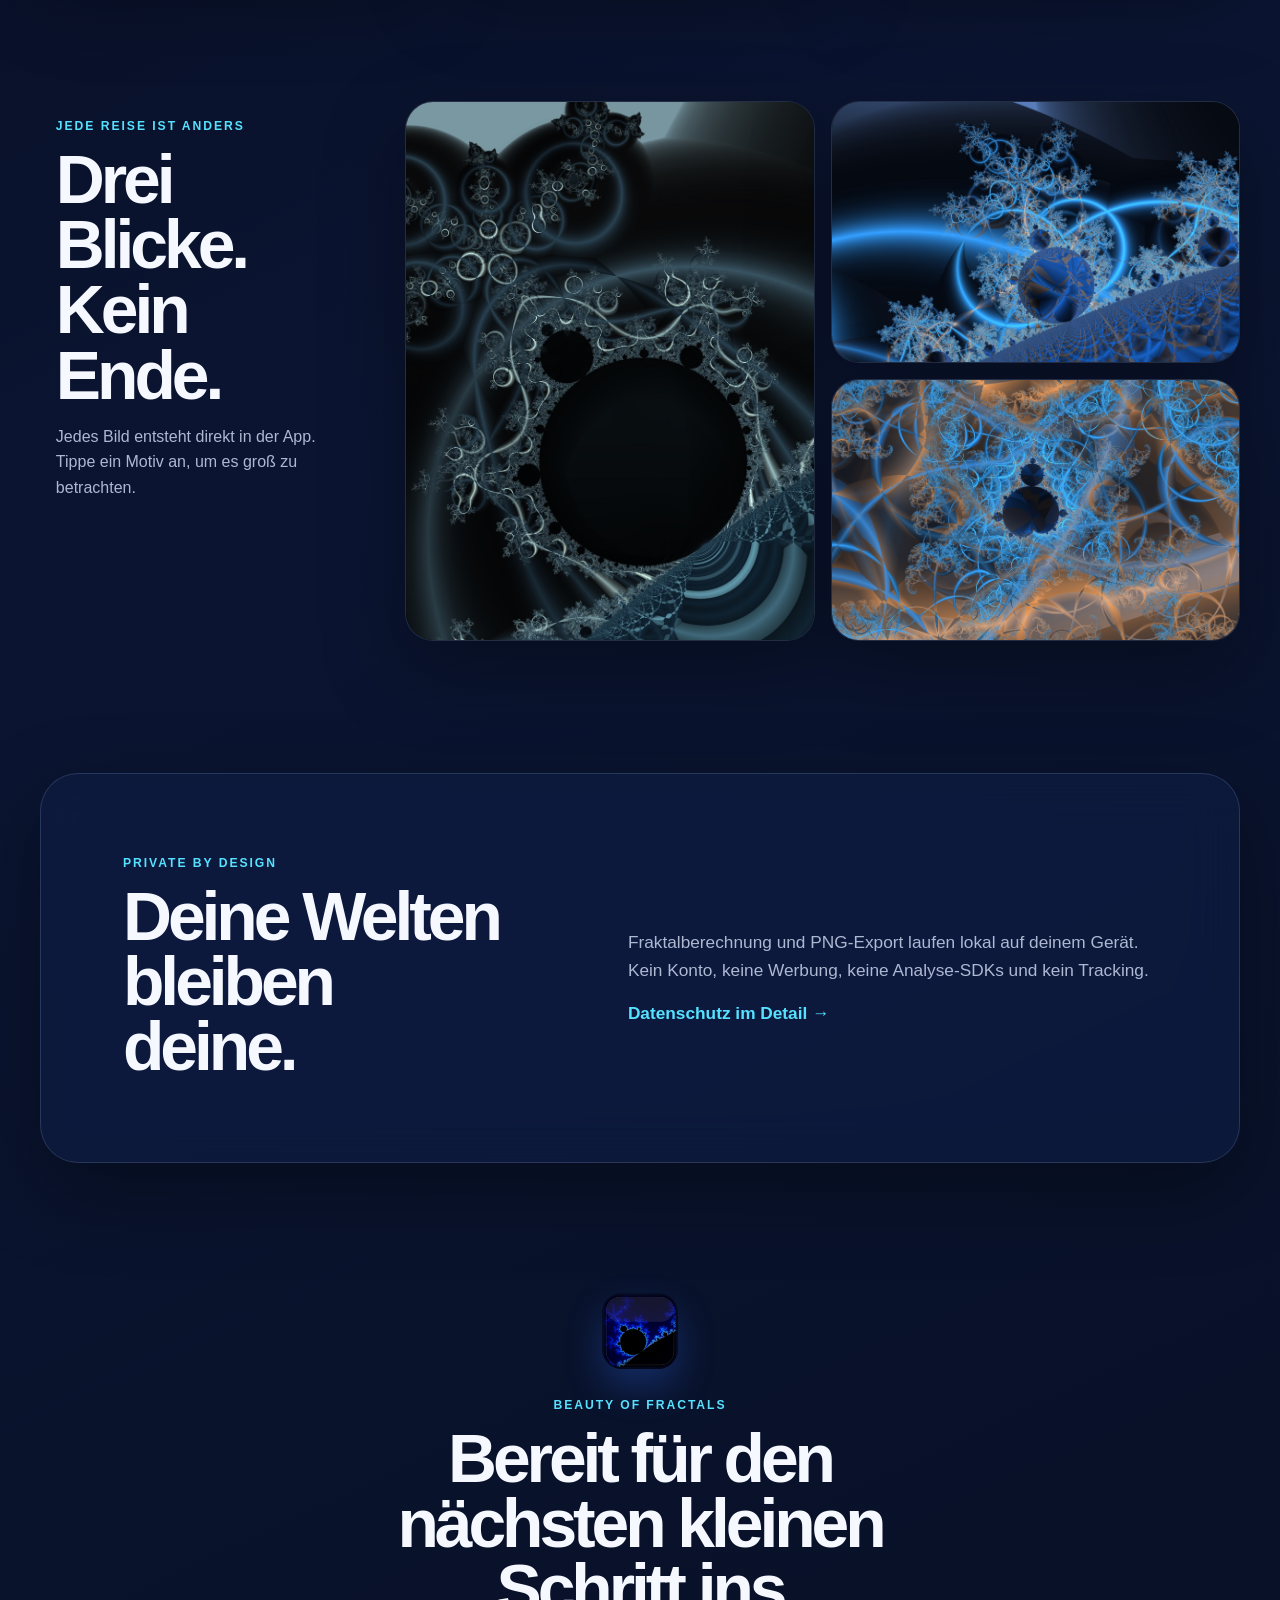
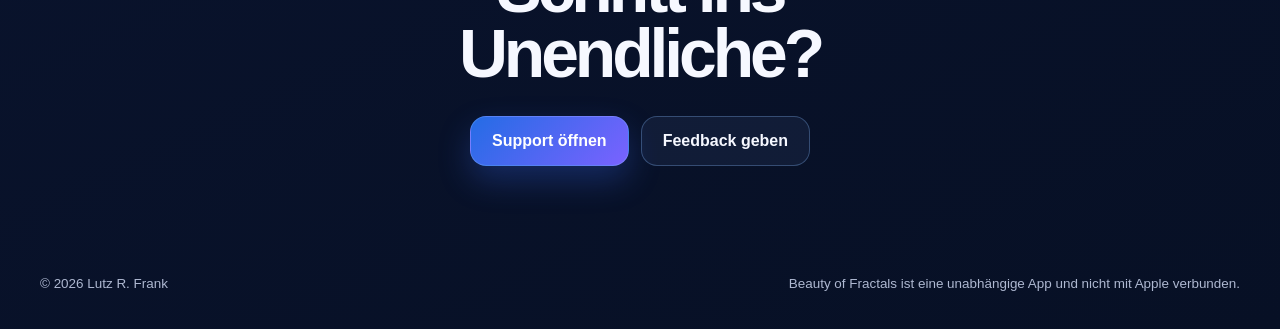
==== commit 88f404fe: "Prepare version 2.13 and refresh product assets" ====
--- a/docs/index.html
+++ b/docs/index.html
@@ -8,7 +8,7 @@
   <meta property="og:title" content="Beauty of Fractals — Unendlich viel zu entdecken.">
   <meta property="og:description" content="Ein schneller, privater Fraktal-Explorer für deine Apple-Geräte.">
   <meta property="og:url" content="https://lutzrfrank.github.io/BeautyOfFractals/">
-  <meta property="og:image" content="https://lutzrfrank.github.io/BeautyOfFractals/assets/lil-finder-guy-monitor.png">
+  <meta property="og:image" content="https://lutzrfrank.github.io/BeautyOfFractals/assets/fractal-quantum-traps.jpg">
   <meta property="og:type" content="website">
   <title>Beauty of Fractals — Unendlich viel zu entdecken</title>
   <link rel="canonical" href="https://lutzrfrank.github.io/BeautyOfFractals/">
@@ -62,10 +62,9 @@
               alt="Lil’ Finder Guy sitzt vor einem großen Bildschirm und bestaunt farbenreiche Fraktale."
             >
             <div class="monitor-slideshow" aria-hidden="true">
-              <img class="fractal is-active" src="assets/fractal-auric.png" alt="">
-              <img class="fractal" src="assets/fractal-deep-zoom.png" alt="">
-              <img class="fractal" src="assets/fractal-copper-blue.png" alt="">
-              <img class="fractal" src="assets/fractal-ocean.png" alt="">
+              <img class="fractal is-active" src="assets/fractal-spheroid-glass.jpg" alt="">
+              <img class="fractal" src="assets/fractal-quantum-traps.jpg" alt="">
+              <img class="fractal" src="assets/fractal-quantum-traps-deep.jpg" alt="">
             </div>
             <img
               class="scene-foreground"
@@ -76,7 +75,7 @@
           </div>
           <figcaption>
             <span class="live-dot" aria-hidden="true"></span>
-            Vier Fundstücke. Ein Fenster ins Unendliche.
+            Drei Fundstücke. Ein Fenster ins Unendliche.
           </figcaption>
         </figure>
       </section>
@@ -108,21 +107,18 @@
       <section class="gallery" aria-label="Fraktalgalerie">
         <div class="gallery-copy">
           <p class="eyebrow">Jede Reise ist anders</p>
-          <h2>Vier Blicke.<br>Kein Ende.</h2>
+          <h2>Drei Blicke.<br>Kein Ende.</h2>
           <p>Jedes Bild entsteht direkt in der App. Tippe ein Motiv an, um es groß zu betrachten.</p>
         </div>
         <div class="gallery-grid">
-          <button class="gallery-item tall" type="button" data-image="assets/fractal-deep-zoom.png" aria-label="Gelb-blaues Deep-Zoom-Fraktal vergrößern">
-            <img src="assets/fractal-deep-zoom.png" alt="Gelb-blaues Deep-Zoom-Fraktal">
+          <button class="gallery-item tall" type="button" data-image="assets/fractal-spheroid-glass.jpg" aria-label="Spheroid-Glass-Fraktal vergrößern">
+            <img src="assets/fractal-spheroid-glass.jpg" alt="Spheroid Glass mit gläsernen blauen Kugelstrukturen" loading="lazy">
           </button>
-          <button class="gallery-item" type="button" data-image="assets/fractal-ocean.png" aria-label="Blau-oranges Fraktal vergrößern">
-            <img src="assets/fractal-ocean.png" alt="Blau-oranges Fraktal">
+          <button class="gallery-item" type="button" data-image="assets/fractal-quantum-traps.jpg" aria-label="Quantum-Traps-Fraktal vergrößern">
+            <img src="assets/fractal-quantum-traps.jpg" alt="Quantum Traps in leuchtendem Blau und warmem Kupfer" loading="lazy">
           </button>
-          <button class="gallery-item" type="button" data-image="assets/fractal-copper-blue.png" aria-label="Kupfer-blaues Fraktal vergrößern">
-            <img src="assets/fractal-copper-blue.png" alt="Kupfer-blaues Fraktal">
-          </button>
-          <button class="gallery-item wide" type="button" data-image="assets/fractal-auric.png" aria-label="Goldenes Fraktal vergrößern">
-            <img src="assets/fractal-auric.png" alt="Goldenes Fraktal">
+          <button class="gallery-item" type="button" data-image="assets/fractal-quantum-traps-deep.jpg" aria-label="Tiefes Quantum-Traps-Fraktal vergrößern">
+            <img src="assets/fractal-quantum-traps-deep.jpg" alt="Abstrakter Quantum-Traps-Deep-Zoom in Blau und Kupfer" loading="lazy">
           </button>
         </div>
       </section>
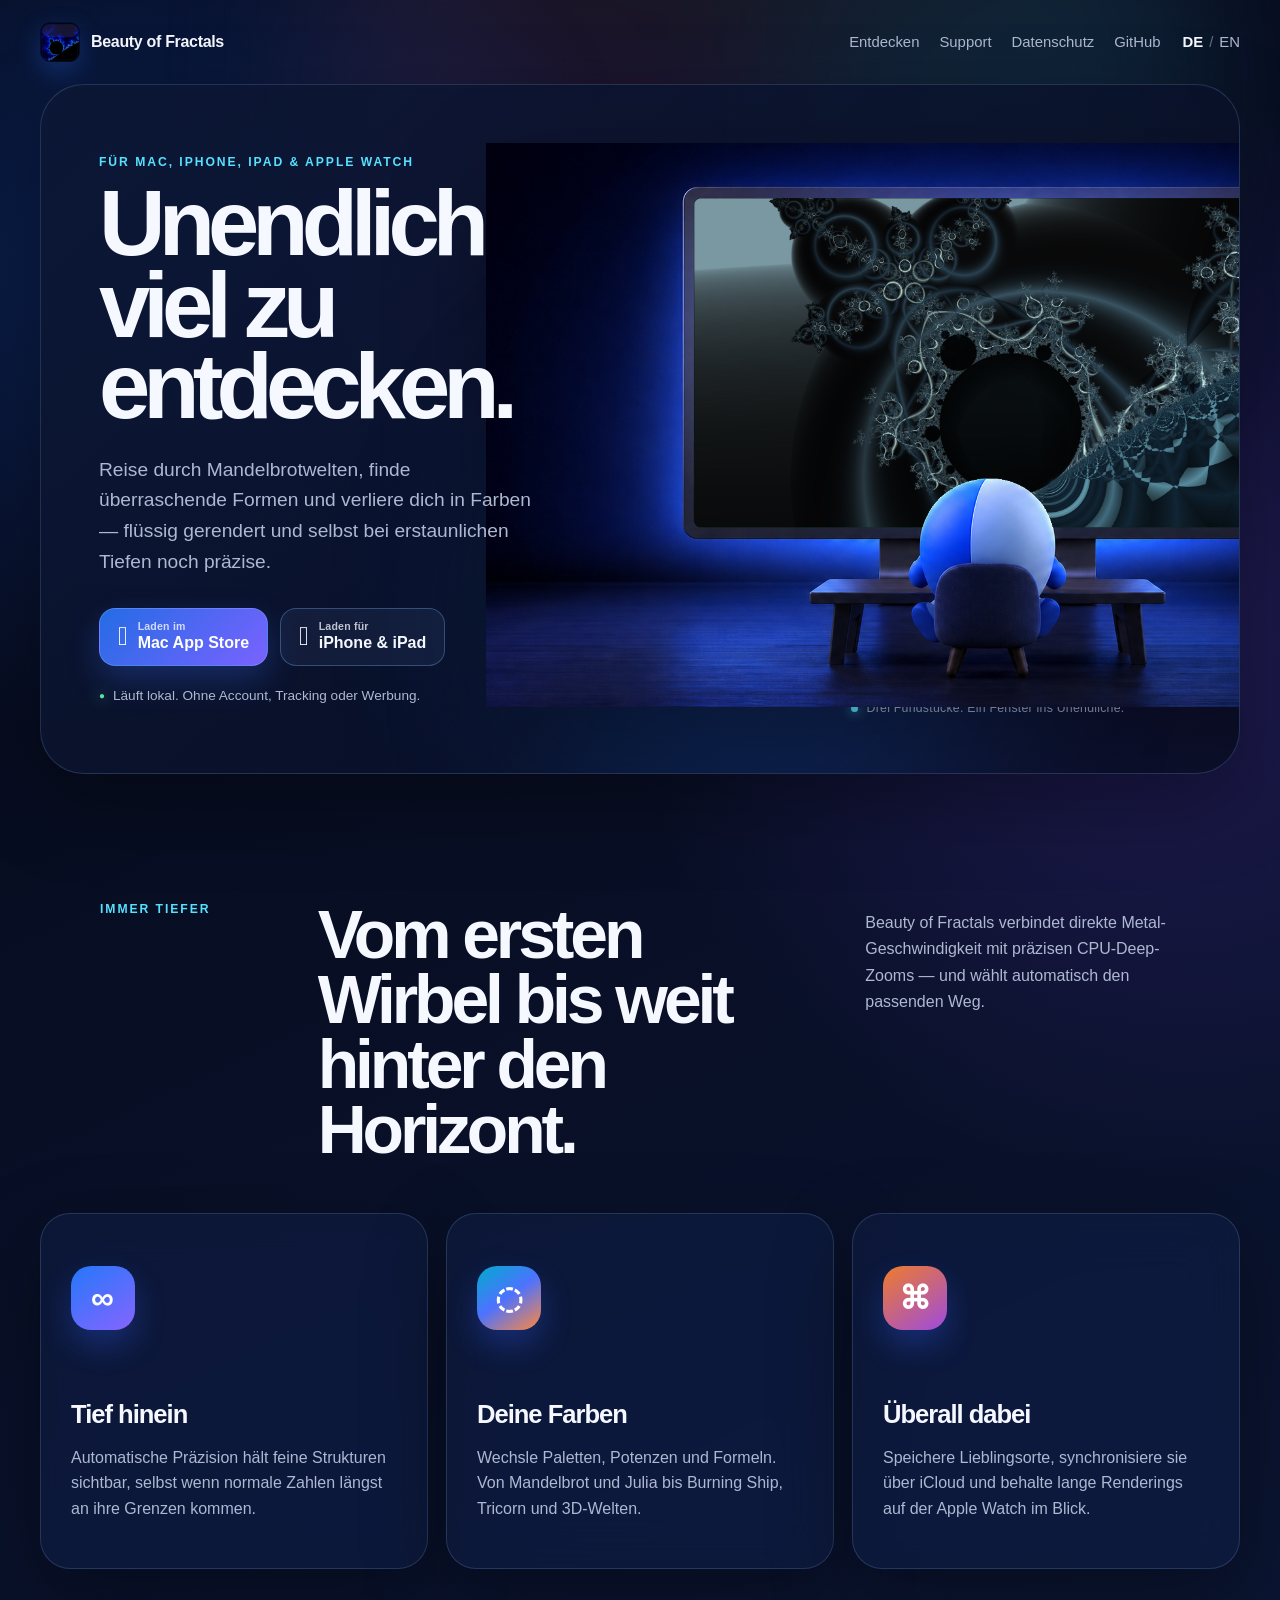
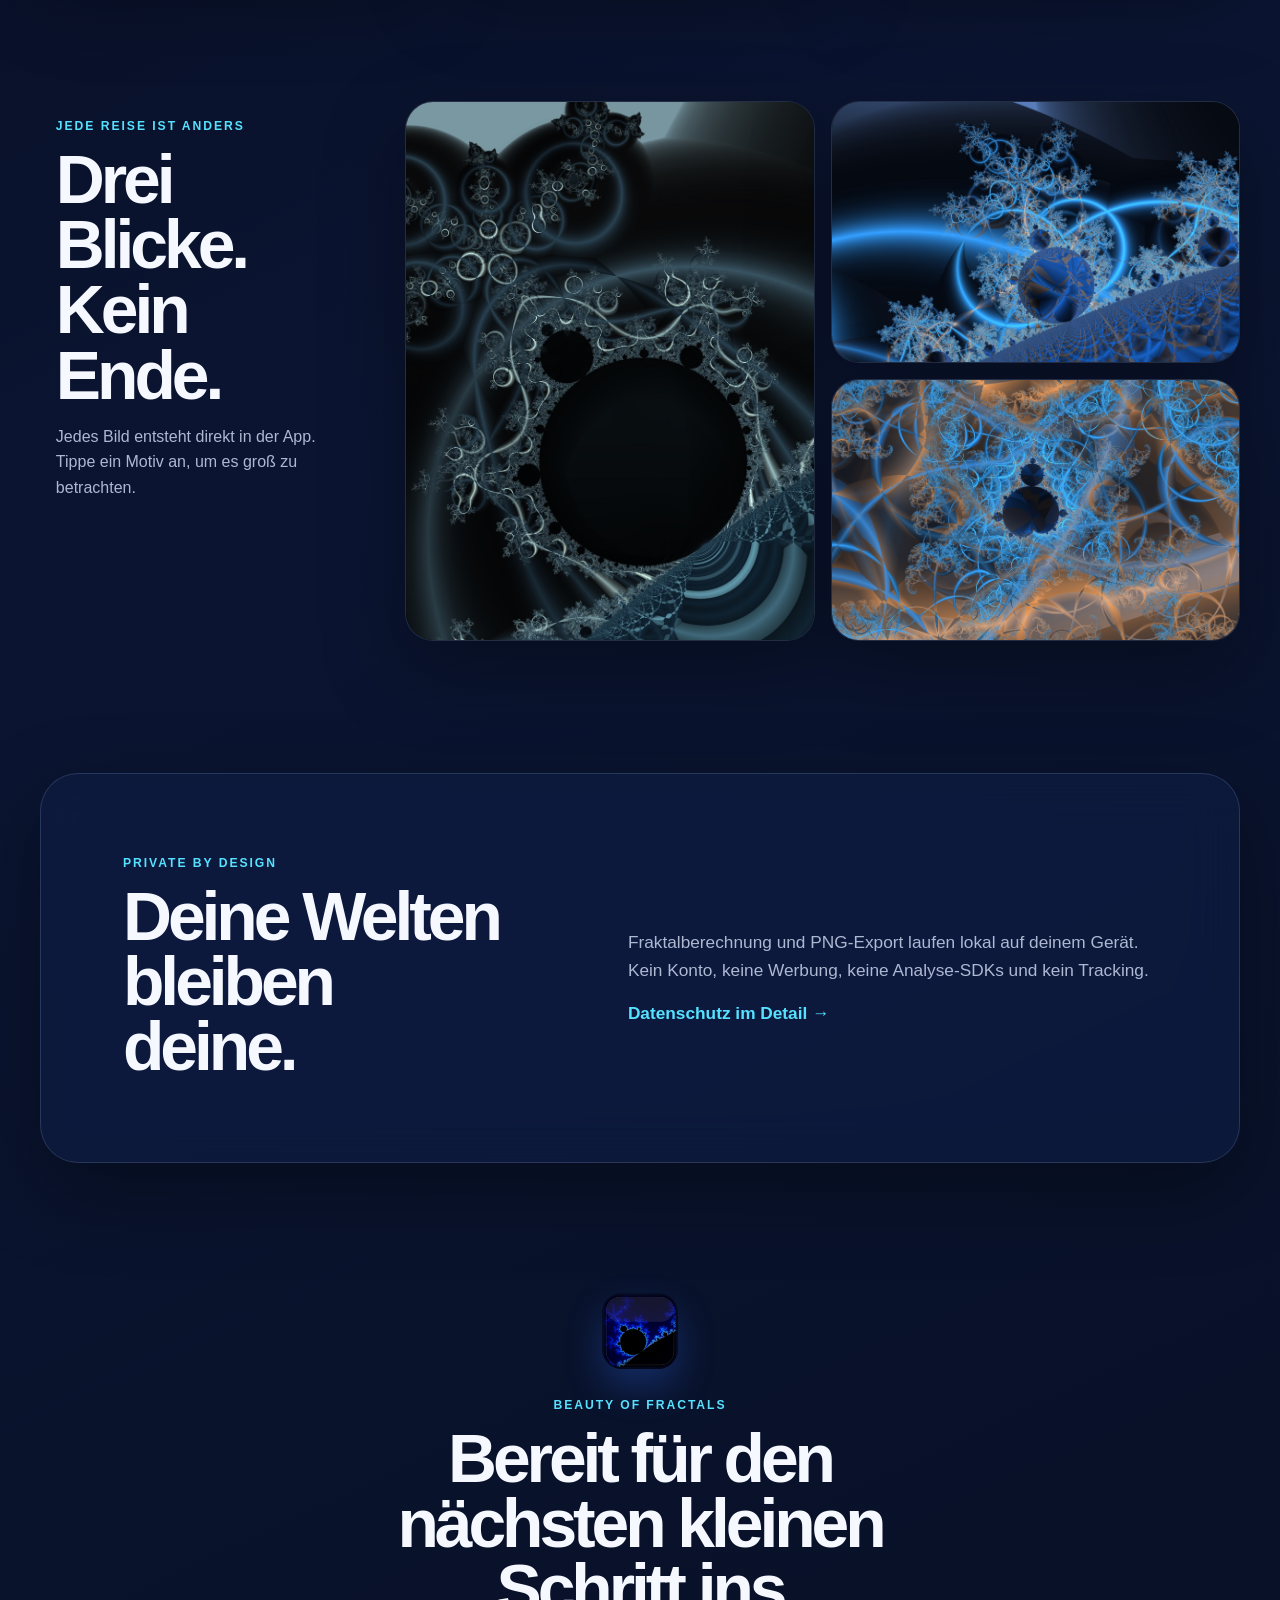
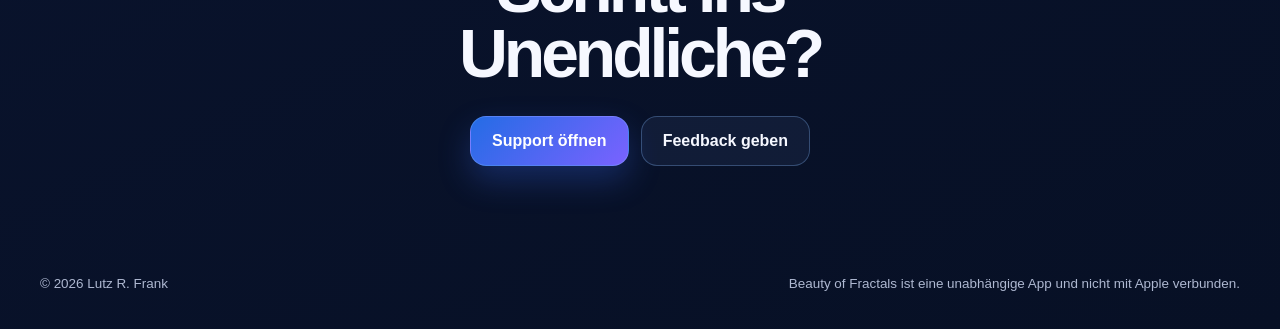
==== commit 3de53ba7: "Add German and English website versions" ====
--- a/docs/index.html
+++ b/docs/index.html
@@ -12,6 +12,9 @@
   <meta property="og:type" content="website">
   <title>Beauty of Fractals — Unendlich viel zu entdecken</title>
   <link rel="canonical" href="https://lutzrfrank.github.io/BeautyOfFractals/">
+  <link rel="alternate" hreflang="de" href="https://lutzrfrank.github.io/BeautyOfFractals/">
+  <link rel="alternate" hreflang="en" href="https://lutzrfrank.github.io/BeautyOfFractals/index-en.html">
+  <link rel="alternate" hreflang="x-default" href="https://lutzrfrank.github.io/BeautyOfFractals/">
   <link rel="icon" href="assets/icon.png">
   <link rel="stylesheet" href="styles.css">
   <script src="script.js" defer></script>
@@ -29,6 +32,7 @@
         <a href="support.html">Support</a>
         <a href="privacy.html">Datenschutz</a>
         <a href="https://github.com/LutzRFrank/BeautyOfFractals">GitHub</a>
+        <span class="language-switch" aria-label="Sprache wählen"><strong aria-current="page">DE</strong><span aria-hidden="true">/</span><a href="index-en.html" lang="en" hreflang="en">EN</a></span>
       </div>
     </nav>
 
--- a/docs/styles.css
+++ b/docs/styles.css
@@ -109,6 +109,23 @@
 .nav-links a:hover,
 .nav-links a:focus-visible {
   color: var(--text);
+}
+
+.language-switch {
+  display: inline-flex;
+  gap: 6px;
+  align-items: center;
+  padding-left: 2px;
+  color: rgba(174, 184, 209, 0.55);
+}
+
+.language-switch strong {
+  color: var(--text);
+  font-weight: 760;
+}
+
+.language-switch a {
+  color: var(--muted);
 }
 
 .hero {
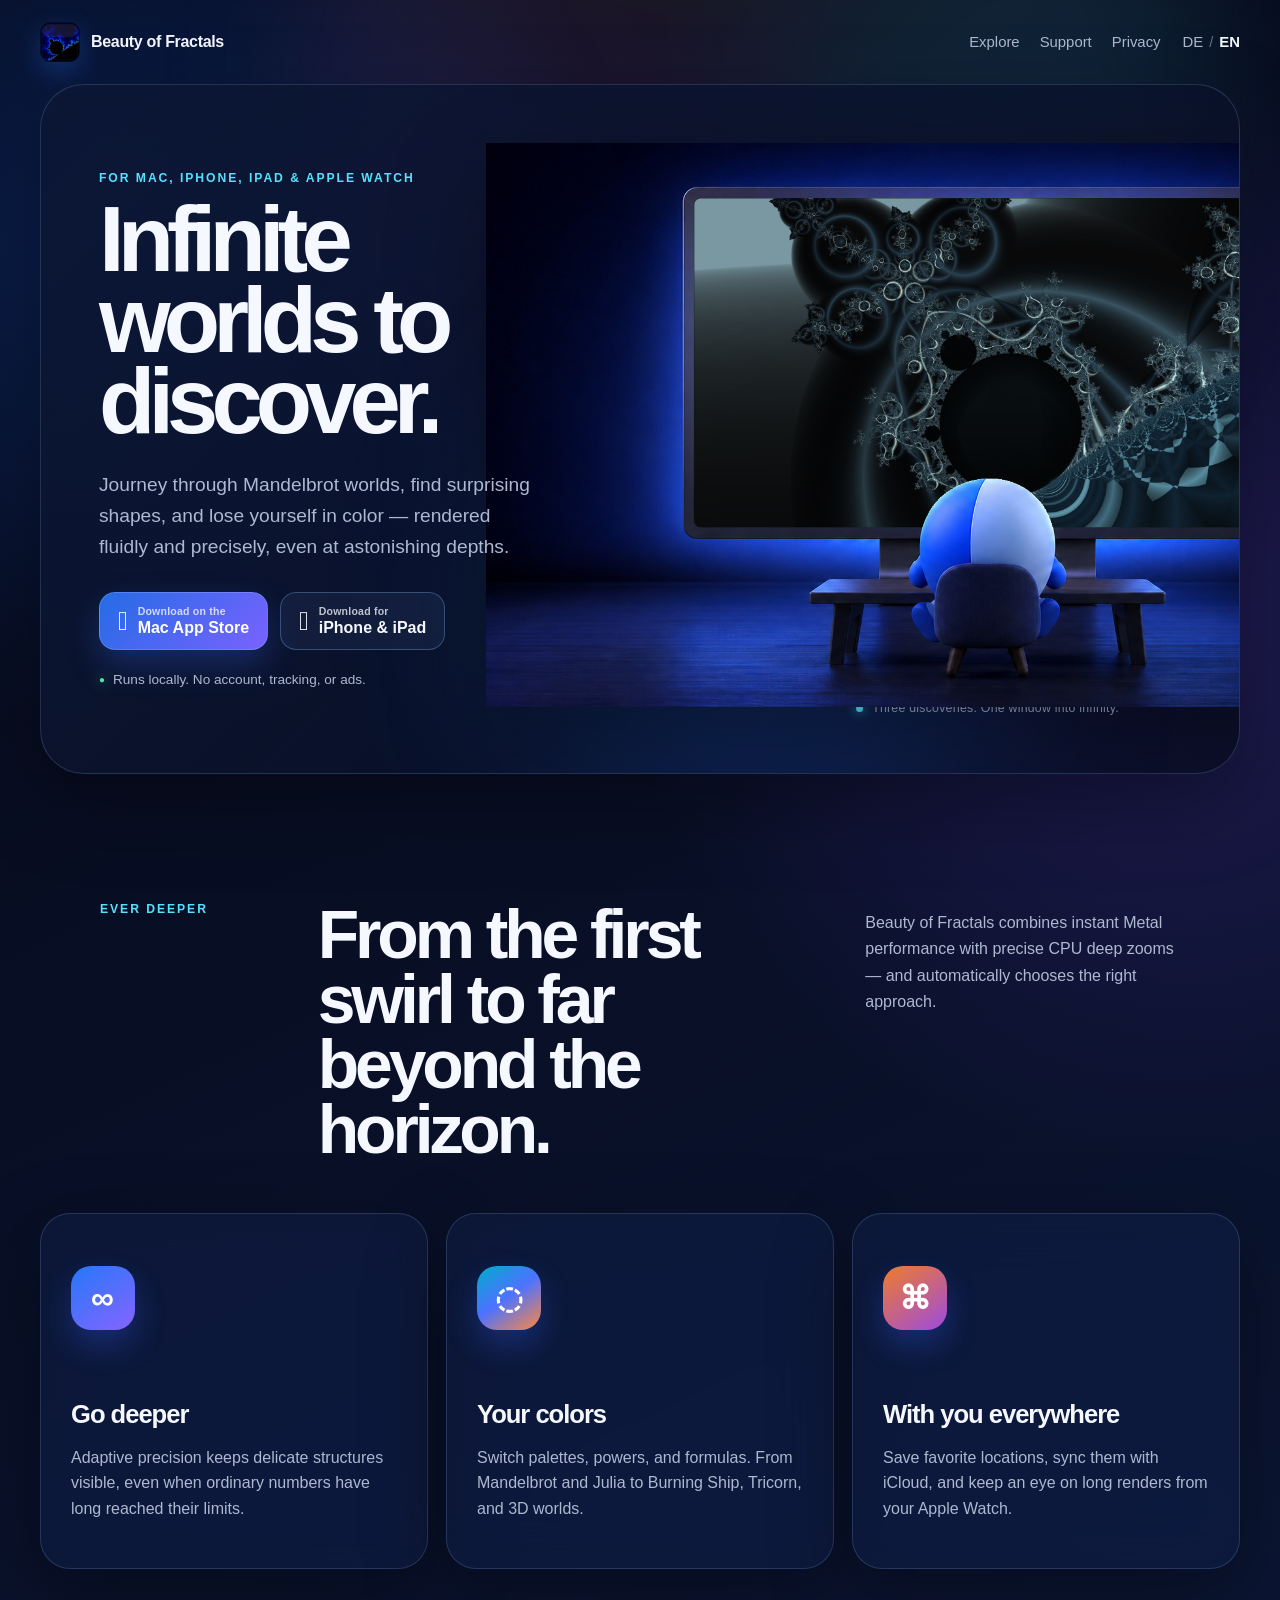
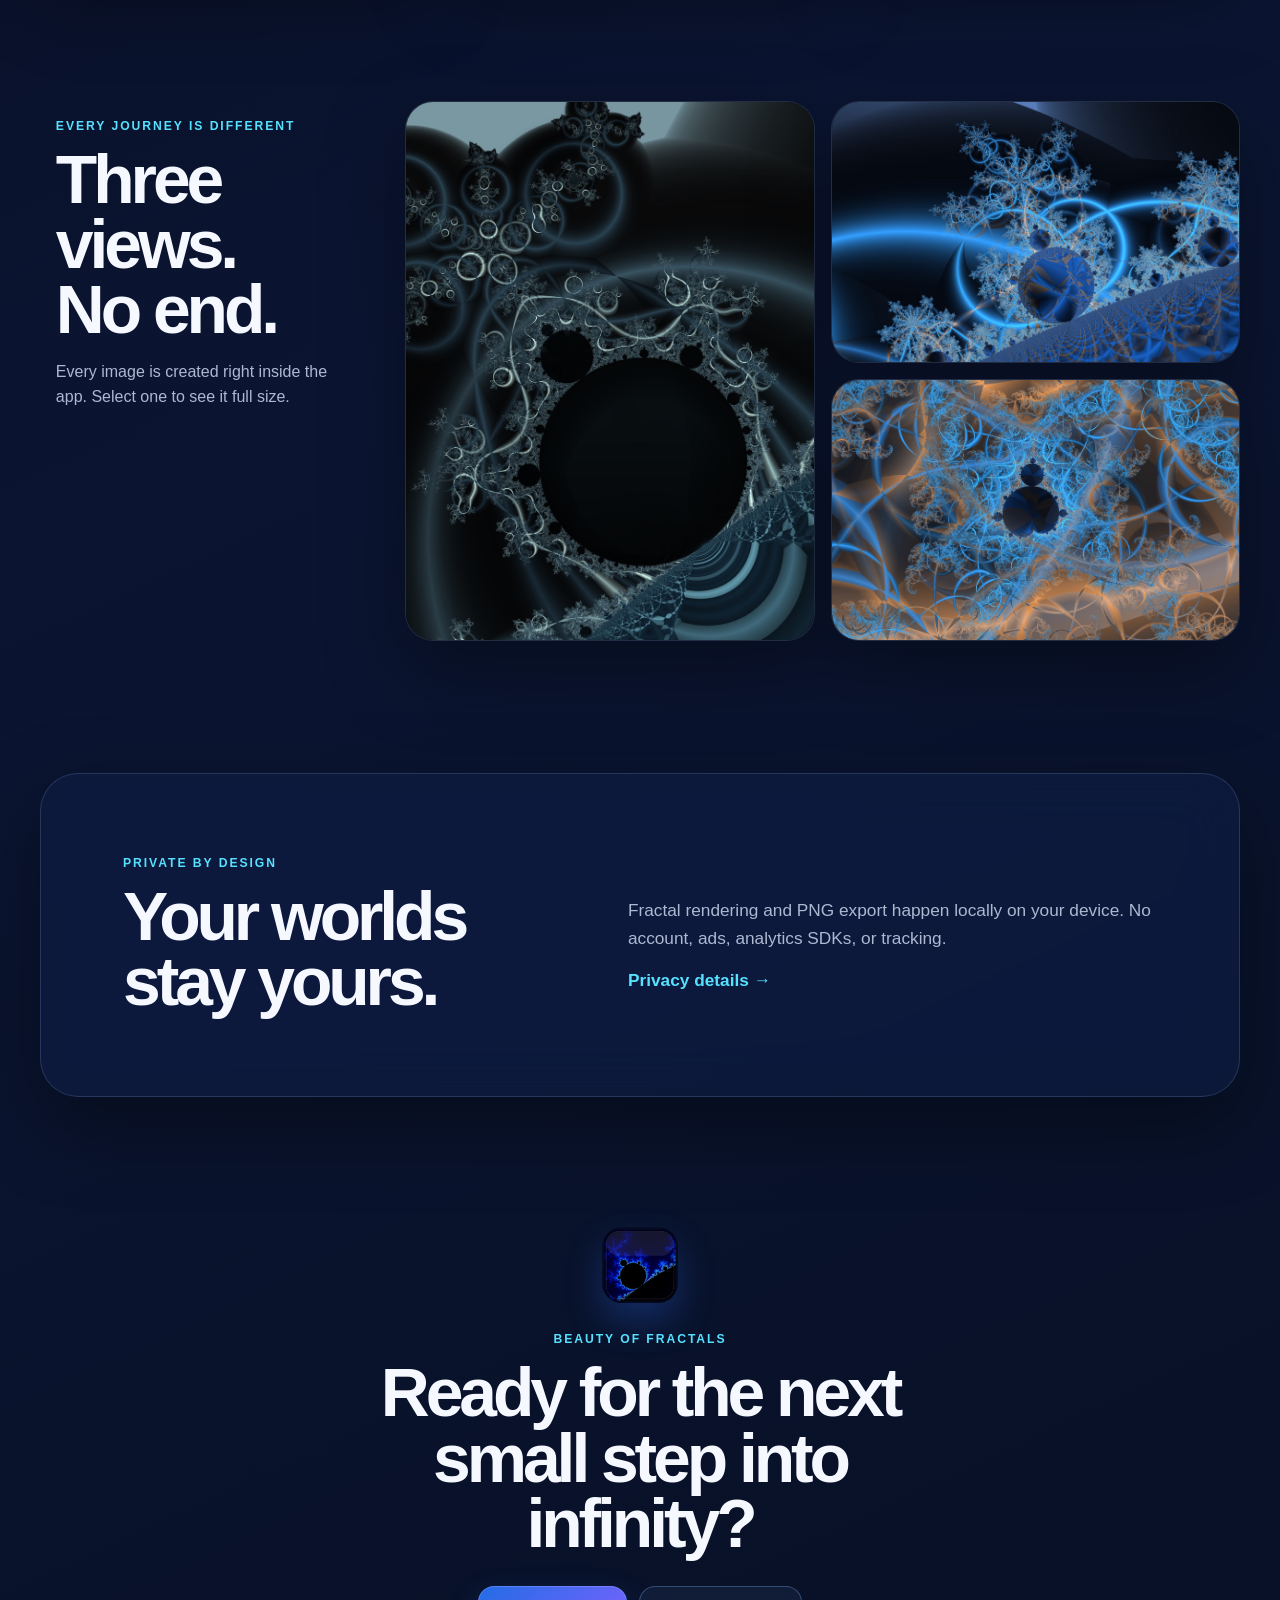
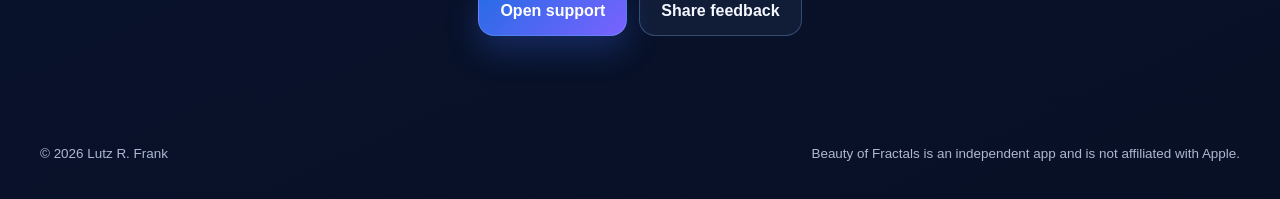
==== commit 3c2a1aa5: "Use system language for website default" ====
--- a/docs/index.html
+++ b/docs/index.html
@@ -31,7 +31,6 @@
         <a href="#entdecken">Entdecken</a>
         <a href="support.html">Support</a>
         <a href="privacy.html">Datenschutz</a>
-        <a href="https://github.com/LutzRFrank/BeautyOfFractals">GitHub</a>
         <span class="language-switch" aria-label="Sprache wählen"><strong aria-current="page">DE</strong><span aria-hidden="true">/</span><a href="index-en.html" lang="en" hreflang="en">EN</a></span>
       </div>
     </nav>
